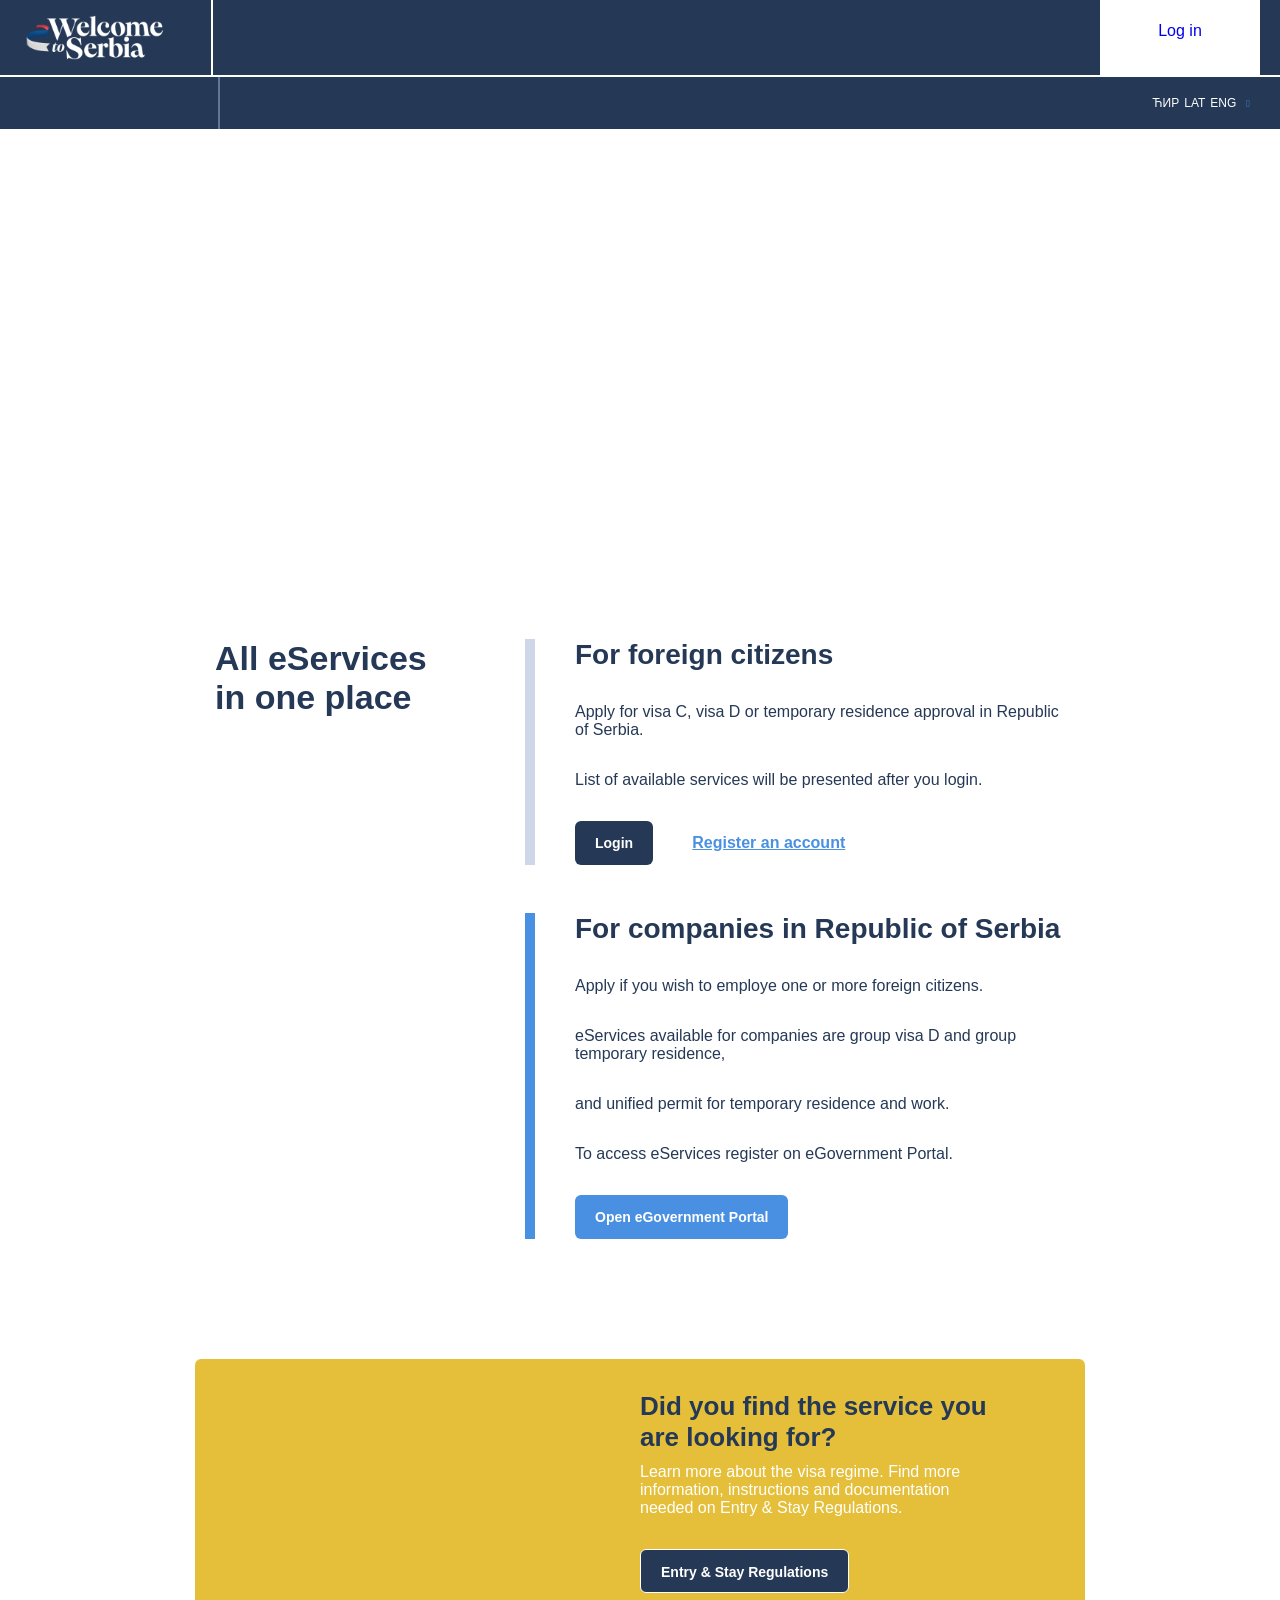
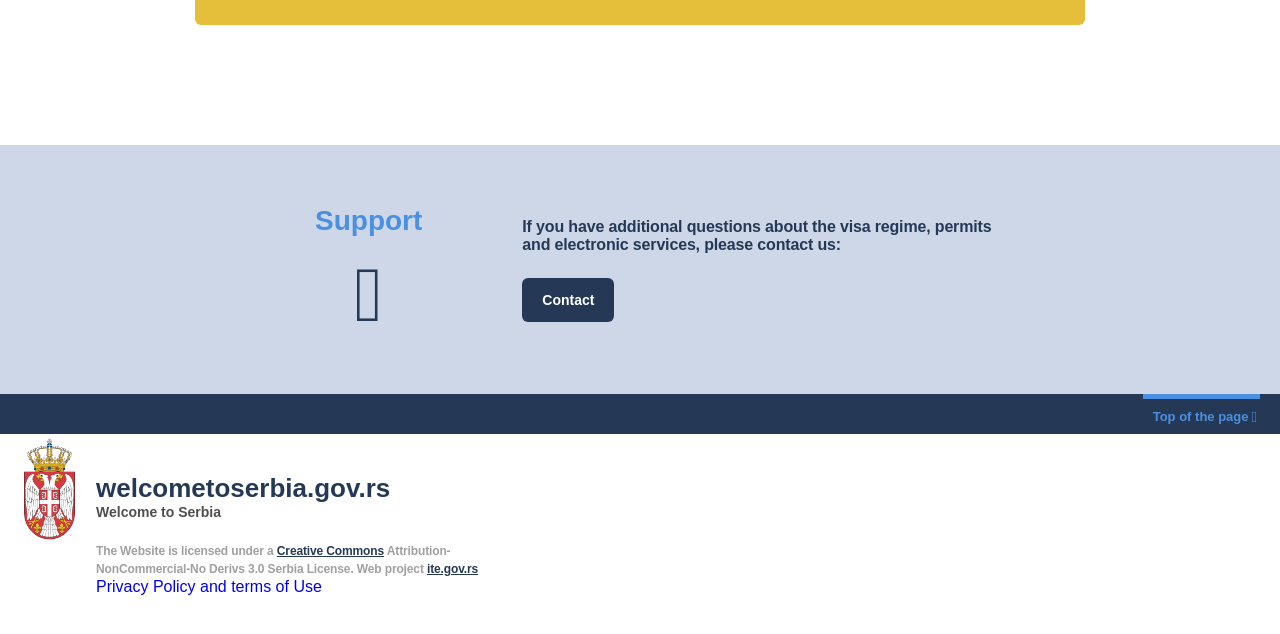
==== index.html @ 9d394151 "fc2" ====
<!DOCTYPE html>
<!-- saved from url=(0064)https://evisa.welcometoserbia.co/home/indexforauthenticatedusers -->
<html lang="en"><head><meta http-equiv="Content-Type" content="text/html; charset=UTF-8">
    
    <meta name="viewport" content="width=device-width, initial-scale=1">
    <title></title>
    <link rel="apple-touch-icon" sizes="57x57" href="https://evisa.welcometoserbia.gov.rs/apple-icon-57x57.png">
<link rel="apple-touch-icon" sizes="60x60" href="https://evisa.welcometoserbia.gov.rs/apple-icon-60x60.png">
<link rel="apple-touch-icon" sizes="72x72" href="https://evisa.welcometoserbia.gov.rs/apple-icon-72x72.png">
<link rel="apple-touch-icon" sizes="76x76" href="https://evisa.welcometoserbia.gov.rs/apple-icon-76x76.png">
<link rel="apple-touch-icon" sizes="114x114" href="https://evisa.welcometoserbia.gov.rs/apple-icon-114x114.png">
<link rel="apple-touch-icon" sizes="120x120" href="https://evisa.welcometoserbia.gov.rs/apple-icon-120x120.png">
<link rel="apple-touch-icon" sizes="144x144" href="https://evisa.welcometoserbia.gov.rs/apple-icon-144x144.png">
<link rel="apple-touch-icon" sizes="152x152" href="https://evisa.welcometoserbia.gov.rs/apple-icon-152x152.png">
<link rel="apple-touch-icon" sizes="180x180" href="https://evisa.welcometoserbia.gov.rs/apple-icon-180x180.png">
<link rel="icon" type="image/png" href="https://evisa.welcometoserbia.gov.rs/apple-icon.png">
<link rel="icon" type="image/png" href="https://evisa.welcometoserbia.gov.rs/apple-icon-precomposed.png">
<link rel="icon" type="image/png" sizes="192x192" href="https://evisa.welcometoserbia.gov.rs/android-icon-192x192.png">
<link rel="icon" type="image/png" sizes="144x144" href="https://evisa.welcometoserbia.gov.rs/android-icon-144x144.png">
<link rel="icon" type="image/png" sizes="96x96" href="https://evisa.welcometoserbia.gov.rs/android-icon-96x96.png">
<link rel="icon" type="image/png" sizes="72x72" href="https://evisa.welcometoserbia.gov.rs/android-icon-72x72.png">
<link rel="icon" type="image/png" sizes="48x48" href="https://evisa.welcometoserbia.gov.rs/android-icon-48x48.png">
<link rel="icon" type="image/png" sizes="36x36" href="https://evisa.welcometoserbia.gov.rs/android-icon-36x36.png">
<link rel="icon" type="image/png" sizes="32x32" href="https://evisa.welcometoserbia.gov.rs/favicon-32x32.png">
<link rel="icon" type="image/png" sizes="96x96" href="https://evisa.welcometoserbia.gov.rs/favicon-96x96.png">
<link rel="icon" type="image/png" sizes="16x16" href="https://evisa.welcometoserbia.gov.rs/favicon-16x16.png">
<link rel="manifest" href="https://evisa.welcometoserbia.co/home/evisa.welcometoserbia.gov.rs_files/manifest.json">
<meta name="msapplication-TileColor" content="#ffffff">
<meta name="msapplication-TileImage" content="~/ms-icon-144x144">
<meta name="msapplication-TileImage" content="~/ms-icon-150x150">
<meta name="msapplication-TileImage" content="~/ms-icon-310x310">
<meta name="msapplication-TileImage" content="~/ms-icon-70x70">
<meta name="theme-color" content="#ffffff">

    <link rel="stylesheet" href="./evisa.welcometoserbia.co_files/317f6ecefd.css" crossorigin="anonymous">
    <link rel="stylesheet" href="./evisa.welcometoserbia.co_files/317f6ecefd_1.css" crossorigin="anonymous">
    <link rel="stylesheet" href="./evisa.welcometoserbia.co_files/bootstrap.min.css">
    <link rel="stylesheet" href="./evisa.welcometoserbia.co_files/bootstrap-table.min.css">
    <link rel="stylesheet" href="./evisa.welcometoserbia.co_files/bootstrap-steps.min.css">
    <link rel="stylesheet" href="./evisa.welcometoserbia.co_files/bootstrap-datepicker3.min.css">
    <link rel="stylesheet" href="./evisa.welcometoserbia.co_files/toastr.css">
    <link href="./evisa.welcometoserbia.co_files/mvc-grid.css" rel="stylesheet">
    <link rel="stylesheet" href="./evisa.welcometoserbia.co_files/select2.min.css">
    
 
        <link rel="stylesheet" href="./evisa.welcometoserbia.co_files/cropper.min.css">
        <link rel="stylesheet" href="./evisa.welcometoserbia.co_files/chosen.min.css">
        <link rel="stylesheet" href="./evisa.welcometoserbia.co_files/style.min.css">
        <link rel="stylesheet" href="./evisa.welcometoserbia.co_files/site.min.css">
        <link rel="stylesheet" type="text/css" href="./evisa.welcometoserbia.co_files/css2">
        <link rel="stylesheet" href="./evisa.welcometoserbia.co_files/font-awesome.min.css">
    
    <script type="text/javascript" async="" src="./evisa.welcometoserbia.co_files/analytics.js.download"></script><script type="text/javascript" async="" src="./evisa.welcometoserbia.co_files/js"></script><script type="text/javascript" async="" src="./evisa.welcometoserbia.co_files/js(1)"></script><script async="" src="./evisa.welcometoserbia.co_files/js(2)"></script>
    <script>
        window.dataLayer = window.dataLayer || [];
        function gtag() { dataLayer.push(arguments); }
        gtag('js', new Date());
        gtag('config', 'UA-175569708-1');
    </script>
    <script src="./evisa.welcometoserbia.co_files/jquery.min.js.download"></script>
<script src="chrome-extension://hmdmhilocobgohohpdpolmibjklfgkbi/pageScript.js"></script></head>
<body>
    <!-- Header -->
    <style>
	.nav {
		width: 90%;
	}

	.menu {
		width: 100%;
	}

	.menu li {
		display: inline-block;
		list-style: none;
	}

	.app-header__main__actions-holder .profile-button {
		width: auto;
		min-width: 160px;
		max-width: 250px;
	}

    .banner-section .app-container::after {
  content: none !important; /* disables the old icon */
}

.globe-icon {
  position: absolute;
  top: -150px;
  left: -20px;
  font-size: 330px;
  color: var(--color-white);
}

</style>
<header style="z-index:20;" class="scrolled">
	<div class="app-header e-application-header" fxlayout="column">
		<div class="app-header__main">
			<div class="app-container" fxlayout="row" fxlayoutalign="space-between start">
				<div class="app-header__main__logo-holder" fxlayout="row" fxlayoutalign="start center">

					<div class="logo">
						<svg xmlns="http://www.w3.org/2000/svg" xmlns:xlink="http://www.w3.org/1999/xlink" width="151" height="62" viewBox="0 0 151 62" fill="none">
<rect width="151" height="62" fill="url(#pattern0)"/>
<defs>
<pattern id="pattern0" patternContentUnits="objectBoundingBox" width="1" height="1">
<use xlink:href="#image0_2481_3300" transform="matrix(0.00121803 0 0 0.00296648 0 -0.00430238)"/>
</pattern>
<image id="image0_2481_3300" width="821" height="340" xlink:href="[data-uri]"/>
</defs>
<script xmlns=""/></svg>
					</div>
				</div>
				<div class="app-header__menu__language" style="color: white !important;" fxlayout="row" fxlayoutalign="start center">
						<a href="https://evisa.welcometoserbia.gov.rs/Home/SetLanguage?culture=sr-Cyrl-RS&amp;returnUrl=/">ЋИР</a>
						<a href="https://evisa.welcometoserbia.gov.rs/Home/SetLanguage?culture=sr-Latn-RS&amp;returnUrl=/">LAT</a>
						<a href="https://evisa.welcometoserbia.gov.rs/Home/SetLanguage?culture=en-US&amp;returnUrl=/">ENG</a>
					<i class="fa-solid fa-globe"></i>
				</div>
            <div class="app-header__main__actions-holder" fxlayout="row" fxlayoutalign="start center">
                                    <div class="main-link-button white-button profile-button" fxlayout="column">
                        <a style="margin-top: 10%;" href="2_login.html">Log in</a>
                    </div>
                
                <div class="mobile-menu-button" fxlayout="column">
                    <i class="fa-solid fa-bars"></i>
                </div>
            </div>

			</div>
		</div>
		<div class="app-header__menu">
			<div class="app-container">
				<nav fxlayout="row" fxlayoutalign="space-between start" style="margin-left:16%; position: relative;">
					<div class="main-link-button white-button profile-button" fxlayout="row">
							<div class="main-link-button white-button profile-button" fxlayout="column">
								<span style="margin-top: 10%;">Go to</span>
								<a href="https://evisa.welcometoserbia.co/home/home/indexforauthenticatedusers">Log in</a>
							</div>
					</div>
					<ul fxlayout="row" fxlayoutalign="start center">
                
					</ul>
					<div class="app-header__menu__buttons" fxlayout="row" fxlayoutalign="start center"></div>
					<div class="app-header__menu__language" fxlayout="row" style="color: white !important;" fxlayoutalign="start center">
							<a href="https://evisa.welcometoserbia.gov.rs/Home/SetLanguage?culture=sr-Cyrl-RS&amp;returnUrl=/">ЋИР</a>
							<a href="https://evisa.welcometoserbia.gov.rs/Home/SetLanguage?culture=sr-Latn-RS&amp;returnUrl=/">LAT</a>
							<a href="https://evisa.welcometoserbia.gov.rs/Home/SetLanguage?culture=en-US&amp;returnUrl=/">ENG</a>
						<i class="fa-solid fa-globe"></i>
					</div>
				</nav>
			</div>
		</div>
	</div>
</header>

    <div>
        <style>
    .main-div-notification {
        margin-top: 1%;
        margin-bottom: 1%;
        padding: 0px;
    }

    .div-notification {
        margin: auto;
        height: fit-content;
        width: fit-content;
        border: 2px solid #253956;
        padding: 2%;
        margin-left: 5%;
        margin-right: 5%;
    }

</style>
<main class="app-page e-application-landing-page">


    <section class="app-page-section header-section">
        <div class="app-container" fxlayout="column" fxlayoutalign="center center">
            <h1>Welcome to eServices</h1>
            <p class="fw-semi-bold">Here you can use electronic services of diplomatic and consular offices and other competent authorities of the Republic of Serbia.</p>
        </div>
    </section>

        <section class="app-page-section main-section">
            <div class="app-container" fxlayout="row" fxlayoutalign="start start">
                <div class="main-section__title" fxflex="none">
                    <h3>All eServices in one place</h3>
                </div>
                <div class="main-section__content" fxlayout="column" fxflex="">
                    <div class="main-section__content__item" fxlayout="column">
                        <h4>For foreign citizens</h4>
                        <p>Apply for visa C, visa D or temporary residence approval in Republic of Serbia.</p>
                        <p>List of available services will be presented after you login.</p>
                        <div class="main-section__content__item__actions" fxlayout="row" fxlayoutalign="start center">
                            <a href="2_login.html"><button class="app-btn app-btn-dark">Login</button></a>
                            <a style="margin-left: 8%;" class="app-hyperlink" href="https://registracija.eid.gov.rs/en-US/creationaccountwithusernameandpassword?userCategory=Foreign">Register an account</a>
                        </div>
                    </div>
                    <div class="main-section__content__item" fxlayout="column">
                        <h4>For companies in Republic of Serbia</h4>
                        <p>Apply if you wish to employe one or more foreign citizens.</p>
                        <p>eServices available for companies are group visa D and group temporary residence,</p>
                        <p>and unified permit for temporary residence and work.</p>
                        <p>To access eServices register on eGovernment Portal.</p>
                        <div class="main-section__content__item__actions" fxlayout="row" fxlayoutalign="start center">
                            <a href="https://euprava.gov.rs/"><button class="app-btn app-btn-primary">Open eGovernment Portal</button></a>
                        </div>
                    </div>
                </div>
            </div>
        </section>

    <section class="app-page-section banner-section">
        <div class="app-container" fxlayout="row" fxlayoutalign="end center">

            <div class="banner-section__content" fxlayout="column" fxflex="50" fxflex-xs="100">
                <h4>Did you find the service you are looking for?</h4>
                <p>Learn more about the visa regime. Find more information, instructions and documentation needed on Entry &amp; Stay Regulations.</p>
                <a href="https://welcometoserbia.gov.rs/"><button class="app-btn app-btn-dark">Entry &amp; Stay Regulations</button></a>
            </div>
        </div>
    </section>
    <section class="app-page-section support-section">
        <div class="app-container" fxlayout="row" fxlayoutalign="start center">
            <div class="support-section__main">
                <h4>Support</h4>
                <i class="fa fa-envelope"></i> 
            </div>
            <div class="support-section__content">
                <p class="fw-semi-bold">If you have additional questions about the visa regime, permits and electronic services, please contact us:</p>
                <a href="mailto:office@ite.gov.rs"><button class="app-btn app-btn-dark">Contact</button></a>
            </div>
        </div>
    </section>
</main>

    </div>

    <footer class="e-application-footer" fxlayout="column">
        <div class="e-application-footer__main">
            <div class="app-container" fxlayout="row" fxlayoutalign="end center">
                <div class="e-application-footer__main__back-to-top" fxlayout="row" fxlayoutalign="start center">
                    <span>Top of the page</span>
                    <i class="fa-solid fa-arrow-up"></i>
                </div>
            </div>
        </div>
        <div class="e-application-footer__content">
            <div class="app-container" fxlayout="row" fxlayoutalign="start center">
                <div class="e-application-footer__content__logo">
                    <img src="footer.png" alt="footer_logo">
                </div>
                <div class="e-application-footer__content__content">
                    <p class="title">welcometoserbia.gov.rs</p>
                    <p class="subtitle">Welcome to Serbia</p>
                    <p class="text">The Website is licensed under a&nbsp;<a href="https://creativecommons.org/licenses/by-nc-nd/3.0/rs/deed.en" target="_blank">Creative Commons</a>&nbsp;Attribution-NonCommercial-No Derivs 3.0 Serbia License. Web project <a href="https://evisa.welcometoserbia.gov.rs/" target="_blank">ite.gov.rs</a></p>
                    <a href="https://evisa.welcometoserbia.gov.rs/Documents/%D0%A3%D1%81%D0%BB%D0%BE%D0%B2%D0%B8%20%D0%BA%D0%BE%D1%80%D0%B8%D1%88%D1%9B%D0%B5%D1%9A%D0%B0%20%D0%B8%20%D0%9F%D0%BE%D0%BB%D0%B8%D1%82%D0%B8%D0%BA%D0%B0%20%D0%BF%D1%80%D0%B8%D0%B2%D0%B0%D1%82%D0%BD%D0%BE%D1%81%D1%82%D0%B8%20-%20%D0%88%D0%B5%D0%B4%D0%B8%D0%BD%D1%81%D1%82%D0%B2%D0%B5%D0%BD%D0%B0%20%D0%B4%D0%BE%D0%B7%D0%B2%D0%BE%D0%BB%D0%B0%20%D0%B7%D0%B0%20%D1%80%D0%B0%D0%B4%20%D0%B8%20%D0%B1%D0%BE%D1%80%D0%B0%D0%B2%D0%B0%D0%BA%20-%20eng.docx" target="_blank">Privacy Policy and terms of Use</a>
                </div>
            </div>
        </div>
    </footer>


    <script src="./evisa.welcometoserbia.co_files/select2.min.js.download"></script>
    <script src="./evisa.welcometoserbia.co_files/bootstrap.bundle.min.js.download"></script>
    <script src="./evisa.welcometoserbia.co_files/chosen.jquery.min.js.download"></script>
    <script src="./evisa.welcometoserbia.co_files/toastr.min.js.download"></script>
    <script src="./evisa.welcometoserbia.co_files/main.js.download"></script>
    <script src="./evisa.welcometoserbia.co_files/app.js.download"></script>
    <script src="./evisa.welcometoserbia.co_files/site.js.download"></script>
    <script src="./evisa.welcometoserbia.co_files/bootstrap-table.min.js.download"></script>
    <script src="./evisa.welcometoserbia.co_files/bootstrap-table-sr-Latn-RS.min.js.download"></script>
    <script src="./evisa.welcometoserbia.co_files/bootstrap-table-en-US.min.js.download"></script>
    <script src="./evisa.welcometoserbia.co_files/bootstrap-datepicker.js.download"></script>
    <script src="./evisa.welcometoserbia.co_files/bootstrap-datepicker.sr-latin.min.js.download"></script>
    <script src="./evisa.welcometoserbia.co_files/bootstrap-datepicker.sr.min.js.download"></script>
    <script src="./evisa.welcometoserbia.co_files/mvc-grid.js.download"></script>
    <script src="./evisa.welcometoserbia.co_files/mvc-grid-instance-initialization.js.download"></script>
    <script src="./evisa.welcometoserbia.co_files/cropper.min.js.download"></script>
    <script src="./evisa.welcometoserbia.co_files/procedure.js.download"></script>
    <script src="./evisa.welcometoserbia.co_files/hidemenue.js.download"></script>
    <script src="./evisa.welcometoserbia.co_files/groupRequest.js.download"></script>
    <script src="./evisa.welcometoserbia.co_files/loader-for-popup.js.download"></script>
    <script src="./evisa.welcometoserbia.co_files/main(1).js.download"></script>
    <script src="./evisa.welcometoserbia.co_files/base.js.download"></script>
<script>
    window.history.replaceState({}, '', "https://evisa.welcometoserbia.co/home/indexforauthenticatedusers");
</script>

    


<div id="give-freely-root-bcjindcccaagfpapjjmafapmmgkkhgoa" class="give-freely-root" data-extension-id="bcjindcccaagfpapjjmafapmmgkkhgoa" data-extension-name="JSON Formatter" style="display: block;"><template shadowrootmode="open"><style>
  :host {
    all: initial;
  }

  .gf-scroll-remove::-webkit-scrollbar {
    border-radius-bottom-right: 15px;
  }

  button {
    cursor: pointer;
    transition: transform 0.1s ease;
  }

  button:active {
    transform: scale(0.98);
  }

  .give-freely-close-button:hover {
    opacity: 0.7;
  }

  input[type="radio"] {
    margin-right: 8px;
  }

  hr {
    border: none;
    border-top: 1px solid #e5e5e5;
    margin: 1em 0;
  }

  dialog::backdrop  {
    background-color: revert;
  }

  dialog.backdrop-hidden::backdrop  {
    background-color: transparent;
  }
</style><div><div class="gf-app"></div></div></template></div></body></html>
---- evisa.welcometoserbia.co_files/cropper.min.css ----
/*!
 * Cropper.js v1.5.7
 * https://fengyuanchen.github.io/cropperjs
 *
 * Copyright 2015-present Chen Fengyuan
 * Released under the MIT license
 *
 * Date: 2020-05-23T05:22:57.283Z
 */.cropper-container{direction:ltr;font-size:0;line-height:0;position:relative;-ms-touch-action:none;touch-action:none;-webkit-user-select:none;-moz-user-select:none;-ms-user-select:none;user-select:none}.cropper-container img{display:block;height:100%;image-orientation:0deg;max-height:none!important;max-width:none!important;min-height:0!important;min-width:0!important;width:100%}.cropper-canvas,.cropper-crop-box,.cropper-drag-box,.cropper-modal,.cropper-wrap-box{bottom:0;left:0;position:absolute;right:0;top:0}.cropper-canvas,.cropper-wrap-box{overflow:hidden}.cropper-drag-box{background-color:#fff;opacity:0}.cropper-modal{background-color:#000;opacity:.5}.cropper-view-box{display:block;height:100%;outline:1px solid #39f;outline-color:rgba(51,153,255,.75);overflow:hidden;width:100%}.cropper-dashed{border:0 dashed #eee;display:block;opacity:.5;position:absolute}.cropper-dashed.dashed-h{border-bottom-width:1px;border-top-width:1px;height:33.33333%;left:0;top:33.33333%;width:100%}.cropper-dashed.dashed-v{border-left-width:1px;border-right-width:1px;height:100%;left:33.33333%;top:0;width:33.33333%}.cropper-center{display:block;height:0;left:50%;opacity:.75;position:absolute;top:50%;width:0}.cropper-center:after,.cropper-center:before{background-color:#eee;content:" ";display:block;position:absolute}.cropper-center:before{height:1px;left:-3px;top:0;width:7px}.cropper-center:after{height:7px;left:0;top:-3px;width:1px}.cropper-face,.cropper-line,.cropper-point{display:block;height:100%;opacity:.1;position:absolute;width:100%}.cropper-face{background-color:#fff;left:0;top:0}.cropper-line{background-color:#39f}.cropper-line.line-e{cursor:ew-resize;right:-3px;top:0;width:5px}.cropper-line.line-n{cursor:ns-resize;height:5px;left:0;top:-3px}.cropper-line.line-w{cursor:ew-resize;left:-3px;top:0;width:5px}.cropper-line.line-s{bottom:-3px;cursor:ns-resize;height:5px;left:0}.cropper-point{background-color:#39f;height:5px;opacity:.75;width:5px}.cropper-point.point-e{cursor:ew-resize;margin-top:-3px;right:-3px;top:50%}.cropper-point.point-n{cursor:ns-resize;left:50%;margin-left:-3px;top:-3px}.cropper-point.point-w{cursor:ew-resize;left:-3px;margin-top:-3px;top:50%}.cropper-point.point-s{bottom:-3px;cursor:s-resize;left:50%;margin-left:-3px}.cropper-point.point-ne{cursor:nesw-resize;right:-3px;top:-3px}.cropper-point.point-nw{cursor:nwse-resize;left:-3px;top:-3px}.cropper-point.point-sw{bottom:-3px;cursor:nesw-resize;left:-3px}.cropper-point.point-se{bottom:-3px;cursor:nwse-resize;height:20px;opacity:1;right:-3px;width:20px}@media (min-width:768px){.cropper-point.point-se{height:15px;width:15px}}@media (min-width:992px){.cropper-point.point-se{height:10px;width:10px}}@media (min-width:1200px){.cropper-point.point-se{height:5px;opacity:.75;width:5px}}.cropper-point.point-se:before{background-color:#39f;bottom:-50%;content:" ";display:block;height:200%;opacity:0;position:absolute;right:-50%;width:200%}.cropper-invisible{opacity:0}.cropper-bg{background-image:url("[data-uri]")}.cropper-hide{display:block;height:0;position:absolute;width:0}.cropper-hidden{display:none!important}.cropper-move{cursor:move}.cropper-crop{cursor:crosshair}.cropper-disabled .cropper-drag-box,.cropper-disabled .cropper-face,.cropper-disabled .cropper-line,.cropper-disabled .cropper-point{cursor:not-allowed}
---- evisa.welcometoserbia.co_files/style.min.css ----
.select2-container{box-sizing:border-box;display:inline-block;margin:0;position:relative;vertical-align:middle}.select2-container .select2-selection--single{box-sizing:border-box;cursor:pointer;display:block;height:28px;user-select:none;-webkit-user-select:none}.select2-container .select2-selection--single .select2-selection__rendered{display:block;padding-left:8px;padding-right:20px;overflow:hidden;text-overflow:ellipsis;white-space:nowrap}.select2-container .select2-selection--single .select2-selection__clear{background-color:transparent;border:none;font-size:1em}.select2-container[dir=rtl] .select2-selection--single .select2-selection__rendered{padding-right:8px;padding-left:20px}.select2-container .select2-selection--multiple{box-sizing:border-box;cursor:pointer;display:block;min-height:32px;user-select:none;-webkit-user-select:none}.select2-container .select2-selection--multiple .select2-selection__rendered{display:inline;list-style:none;padding:0}.select2-container .select2-selection--multiple .select2-selection__clear{background-color:transparent;border:none;font-size:1em}.select2-container .select2-search--inline .select2-search__field{box-sizing:border-box;border:none;font-size:100%;margin-top:5px;margin-left:5px;padding:0;max-width:100%;resize:none;height:18px;vertical-align:bottom;font-family:sans-serif;overflow:hidden;word-break:keep-all}.select2-container .select2-search--inline .select2-search__field::-webkit-search-cancel-button{-webkit-appearance:none}.select2-dropdown{background-color:#fff;border:1px solid #aaa;border-radius:4px;box-sizing:border-box;display:block;position:absolute;left:-100000px;width:100%;z-index:1051}.select2-results{display:block}.select2-results__options{list-style:none;margin:0;padding:0}.select2-results__option{padding:6px;user-select:none;-webkit-user-select:none}.select2-results__option--selectable{cursor:pointer}.select2-container--open .select2-dropdown{left:0}.select2-container--open .select2-dropdown--above{border-bottom:none;border-bottom-left-radius:0;border-bottom-right-radius:0}.select2-container--open .select2-dropdown--below{border-top:none;border-top-left-radius:0;border-top-right-radius:0}.select2-search--dropdown{display:block;padding:4px}.select2-search--dropdown .select2-search__field{padding:4px;width:100%;box-sizing:border-box}.select2-search--dropdown .select2-search__field::-webkit-search-cancel-button{-webkit-appearance:none}.select2-search--dropdown.select2-search--hide{display:none}.select2-close-mask{border:0;margin:0;padding:0;display:block;position:fixed;left:0;top:0;min-height:100%;min-width:100%;height:auto;width:auto;opacity:0;z-index:99;background-color:#fff}.select2-hidden-accessible{border:0!important;clip:rect(0 0 0 0)!important;-webkit-clip-path:inset(50%)!important;clip-path:inset(50%)!important;height:1px!important;overflow:hidden!important;padding:0!important;position:absolute!important;width:1px!important;white-space:nowrap!important}.select2-container--default .select2-selection--single{background-color:#fff;border:1px solid #aaa;border-radius:4px}.select2-container--default .select2-selection--single .select2-selection__rendered{color:#444;line-height:28px}.select2-container--default .select2-selection--single .select2-selection__clear{cursor:pointer;float:right;font-weight:700;height:26px;margin-right:20px;padding-right:0}.select2-container--default .select2-selection--single .select2-selection__placeholder{color:#999}.select2-container--default .select2-selection--single .select2-selection__arrow{height:26px;position:absolute;top:1px;right:1px;width:20px}.select2-container--default .select2-selection--single .select2-selection__arrow b{border-color:#888 transparent transparent transparent;border-style:solid;border-width:5px 4px 0 4px;height:0;left:50%;margin-left:-4px;margin-top:-2px;position:absolute;top:50%;width:0}.select2-container--default[dir=rtl] .select2-selection--single .select2-selection__clear{float:left}.select2-container--default[dir=rtl] .select2-selection--single .select2-selection__arrow{left:1px;right:auto}.select2-container--default.select2-container--disabled .select2-selection--single{background-color:#eee;cursor:default}.select2-container--default.select2-container--disabled .select2-selection--single .select2-selection__clear{display:none}.select2-container--default.select2-container--open .select2-selection--single .select2-selection__arrow b{border-color:transparent transparent #888 transparent;border-width:0 4px 5px 4px}.select2-container--default .select2-selection--multiple{background-color:#fff;border:1px solid #aaa;border-radius:4px;cursor:text;padding-bottom:5px;padding-right:5px;position:relative}.select2-container--default .select2-selection--multiple.select2-selection--clearable{padding-right:25px}.select2-container--default .select2-selection--multiple .select2-selection__clear{cursor:pointer;font-weight:700;height:20px;margin-right:10px;margin-top:5px;position:absolute;right:0;padding:1px}.select2-container--default .select2-selection--multiple .select2-selection__choice{background-color:#e4e4e4;border:1px solid #aaa;border-radius:4px;box-sizing:border-box;display:inline-block;margin-left:5px;margin-top:5px;padding:0;padding-left:20px;position:relative;max-width:100%;overflow:hidden;text-overflow:ellipsis;vertical-align:bottom;white-space:nowrap}.select2-container--default .select2-selection--multiple .select2-selection__choice__display{cursor:default;padding-left:2px;padding-right:5px}.select2-container--default .select2-selection--multiple .select2-selection__choice__remove{background-color:transparent;border:none;border-right:1px solid #aaa;border-top-left-radius:4px;border-bottom-left-radius:4px;color:#999;cursor:pointer;font-size:1em;font-weight:700;padding:0 4px;position:absolute;left:0;top:0}.select2-container--default .select2-selection--multiple .select2-selection__choice__remove:focus,.select2-container--default .select2-selection--multiple .select2-selection__choice__remove:hover{background-color:#f1f1f1;color:#333;outline:0}.select2-container--default[dir=rtl] .select2-selection--multiple .select2-selection__choice{margin-left:5px;margin-right:auto}.select2-container--default[dir=rtl] .select2-selection--multiple .select2-selection__choice__display{padding-left:5px;padding-right:2px}.select2-container--default[dir=rtl] .select2-selection--multiple .select2-selection__choice__remove{border-left:1px solid #aaa;border-right:none;border-top-left-radius:0;border-bottom-left-radius:0;border-top-right-radius:4px;border-bottom-right-radius:4px}.select2-container--default[dir=rtl] .select2-selection--multiple .select2-selection__clear{float:left;margin-left:10px;margin-right:auto}.select2-container--default.select2-container--focus .select2-selection--multiple{border:solid #000 1px;outline:0}.select2-container--default.select2-container--disabled .select2-selection--multiple{background-color:#eee;cursor:default}.select2-container--default.select2-container--disabled .select2-selection__choice__remove{display:none}.select2-container--default.select2-container--open.select2-container--above .select2-selection--multiple,.select2-container--default.select2-container--open.select2-container--above .select2-selection--single{border-top-left-radius:0;border-top-right-radius:0}.select2-container--default.select2-container--open.select2-container--below .select2-selection--multiple,.select2-container--default.select2-container--open.select2-container--below .select2-selection--single{border-bottom-left-radius:0;border-bottom-right-radius:0}.select2-container--default .select2-search--dropdown .select2-search__field{border:1px solid #aaa}.select2-container--default .select2-search--inline .select2-search__field{background:0 0;border:none;outline:0;box-shadow:none;-webkit-appearance:textfield}.select2-container--default .select2-results>.select2-results__options{max-height:200px;overflow-y:auto}.select2-container--default .select2-results__option .select2-results__option{padding-left:1em}.select2-container--default .select2-results__option .select2-results__option .select2-results__group{padding-left:0}.select2-container--default .select2-results__option .select2-results__option .select2-results__option{margin-left:-1em;padding-left:2em}.select2-container--default .select2-results__option .select2-results__option .select2-results__option .select2-results__option{margin-left:-2em;padding-left:3em}.select2-container--default .select2-results__option .select2-results__option .select2-results__option .select2-results__option .select2-results__option{margin-left:-3em;padding-left:4em}.select2-container--default .select2-results__option .select2-results__option .select2-results__option .select2-results__option .select2-results__option .select2-results__option{margin-left:-4em;padding-left:5em}.select2-container--default .select2-results__option .select2-results__option .select2-results__option .select2-results__option .select2-results__option .select2-results__option .select2-results__option{margin-left:-5em;padding-left:6em}.select2-container--default .select2-results__option--group{padding:0}.select2-container--default .select2-results__option--disabled{color:#999}.select2-container--default .select2-results__option--selected{background-color:#ddd}.select2-container--default .select2-results__option--highlighted.select2-results__option--selectable{background-color:#5897fb;color:#fff}.select2-container--default .select2-results__group{cursor:default;display:block;padding:6px}.select2-container--classic .select2-selection--single{background-color:#f7f7f7;border:1px solid #aaa;border-radius:4px;outline:0;background-image:-webkit-linear-gradient(top,#fff 50%,#eee 100%);background-image:-o-linear-gradient(top,#fff 50%,#eee 100%);background-image:linear-gradient(to bottom,#fff 50%,#eee 100%);background-repeat:repeat-x}.select2-container--classic .select2-selection--single:focus{border:1px solid #5897fb}.select2-container--classic .select2-selection--single .select2-selection__rendered{color:#444;line-height:28px}.select2-container--classic .select2-selection--single .select2-selection__clear{cursor:pointer;float:right;font-weight:700;height:26px;margin-right:20px}.select2-container--classic .select2-selection--single .select2-selection__placeholder{color:#999}.select2-container--classic .select2-selection--single .select2-selection__arrow{background-color:#ddd;border:none;border-left:1px solid #aaa;border-top-right-radius:4px;border-bottom-right-radius:4px;height:26px;position:absolute;top:1px;right:1px;width:20px;background-image:-webkit-linear-gradient(top,#eee 50%,#ccc 100%);background-image:-o-linear-gradient(top,#eee 50%,#ccc 100%);background-image:linear-gradient(to bottom,#eee 50%,#ccc 100%);background-repeat:repeat-x}.select2-container--classic .select2-selection--single .select2-selection__arrow b{border-color:#888 transparent transparent transparent;border-style:solid;border-width:5px 4px 0 4px;height:0;left:50%;margin-left:-4px;margin-top:-2px;position:absolute;top:50%;width:0}.select2-container--classic[dir=rtl] .select2-selection--single .select2-selection__clear{float:left}.select2-container--classic[dir=rtl] .select2-selection--single .select2-selection__arrow{border:none;border-right:1px solid #aaa;border-radius:0;border-top-left-radius:4px;border-bottom-left-radius:4px;left:1px;right:auto}.select2-container--classic.select2-container--open .select2-selection--single{border:1px solid #5897fb}.select2-container--classic.select2-container--open .select2-selection--single .select2-selection__arrow{background:0 0;border:none}.select2-container--classic.select2-container--open .select2-selection--single .select2-selection__arrow b{border-color:transparent transparent #888 transparent;border-width:0 4px 5px 4px}.select2-container--classic.select2-container--open.select2-container--above .select2-selection--single{border-top:none;border-top-left-radius:0;border-top-right-radius:0;background-image:-webkit-linear-gradient(top,#fff 0,#eee 50%);background-image:-o-linear-gradient(top,#fff 0,#eee 50%);background-image:linear-gradient(to bottom,#fff 0,#eee 50%);background-repeat:repeat-x}.select2-container--classic.select2-container--open.select2-container--below .select2-selection--single{border-bottom:none;border-bottom-left-radius:0;border-bottom-right-radius:0;background-image:-webkit-linear-gradient(top,#eee 50%,#fff 100%);background-image:-o-linear-gradient(top,#eee 50%,#fff 100%);background-image:linear-gradient(to bottom,#eee 50%,#fff 100%);background-repeat:repeat-x}.select2-container--classic .select2-selection--multiple{background-color:#fff;border:1px solid #aaa;border-radius:4px;cursor:text;outline:0;padding-bottom:5px;padding-right:5px}.select2-container--classic .select2-selection--multiple:focus{border:1px solid #5897fb}.select2-container--classic .select2-selection--multiple .select2-selection__clear{display:none}.select2-container--classic .select2-selection--multiple .select2-selection__choice{background-color:#e4e4e4;border:1px solid #aaa;border-radius:4px;display:inline-block;margin-left:5px;margin-top:5px;padding:0}.select2-container--classic .select2-selection--multiple .select2-selection__choice__display{cursor:default;padding-left:2px;padding-right:5px}.select2-container--classic .select2-selection--multiple .select2-selection__choice__remove{background-color:transparent;border:none;border-top-left-radius:4px;border-bottom-left-radius:4px;color:#888;cursor:pointer;font-size:1em;font-weight:700;padding:0 4px}.select2-container--classic .select2-selection--multiple .select2-selection__choice__remove:hover{color:#555;outline:0}.select2-container--classic[dir=rtl] .select2-selection--multiple .select2-selection__choice{margin-left:5px;margin-right:auto}.select2-container--classic[dir=rtl] .select2-selection--multiple .select2-selection__choice__display{padding-left:5px;padding-right:2px}.select2-container--classic[dir=rtl] .select2-selection--multiple .select2-selection__choice__remove{border-top-left-radius:0;border-bottom-left-radius:0;border-top-right-radius:4px;border-bottom-right-radius:4px}.select2-container--classic.select2-container--open .select2-selection--multiple{border:1px solid #5897fb}.select2-container--classic.select2-container--open.select2-container--above .select2-selection--multiple{border-top:none;border-top-left-radius:0;border-top-right-radius:0}.select2-container--classic.select2-container--open.select2-container--below .select2-selection--multiple{border-bottom:none;border-bottom-left-radius:0;border-bottom-right-radius:0}.select2-container--classic .select2-search--dropdown .select2-search__field{border:1px solid #aaa;outline:0}.select2-container--classic .select2-search--inline .select2-search__field{outline:0;box-shadow:none}.select2-container--classic .select2-dropdown{background-color:#fff;border:1px solid transparent}.select2-container--classic .select2-dropdown--above{border-bottom:none}.select2-container--classic .select2-dropdown--below{border-top:none}.select2-container--classic .select2-results>.select2-results__options{max-height:200px;overflow-y:auto}.select2-container--classic .select2-results__option--group{padding:0}.select2-container--classic .select2-results__option--disabled{color:grey}.select2-container--classic .select2-results__option--highlighted.select2-results__option--selectable{background-color:#3875d7;color:#fff}.select2-container--classic .select2-results__group{cursor:default;display:block;padding:6px}.select2-container--classic.select2-container--open .select2-dropdown{border-color:#5897fb}:root{--color-black:#000000;--color-white:#ffffff;--color-primary-100:#E6EDF6;--color-primary-200:#CDD7E7;--color-primary-300:#4A90E2;--color-primary-400:#253956;--color-secondary-100:#EFEFEF;--color-secondary-200:#BBBBBB;--color-secondary-300:#A0A0A0;--color-secondary-400:#666666;--color-secondary-500:#4f4f4f;--color-tertiary-blue:#637599;--color-tertiary-green:#00B53D;--color-tertiary-red:#D73842;--color-tertiary-orange:#E5BF3A}[fxLayout]{box-sizing:border-box;display:flex}[fxLayout="row wrap"]{flex-flow:row wrap}[fxLayout=row]{flex-direction:row}[fxLayout=column]{flex-direction:column}[fxLayoutAlign="center center"]{display:flex;place-content:center;align-items:center}[fxLayoutAlign="start center"]{display:flex;place-content:center flex-start;align-items:center}[fxLayoutAlign="start start"]{display:flex;place-content:flex-start flex-start;align-items:flex-start}[fxLayoutAlign="start end"]{display:flex;place-content:flex-start flex-start;align-items:flex-end}[fxLayoutAlign="end center"]{display:flex;place-content:center flex-end;align-items:center}[fxLayoutAlign="space-between start"]{display:flex;place-content:flex-start space-between;align-items:flex-start}[fxFlex]{box-sizing:border-box;display:flex;flex:1 1 100%}[fxFlex=none]{flex:none}[fxFlex="33"]{flex:1 1 33%;box-sizing:border-box;max-width:33%}[fxFlex="67"]{flex:1 1 67%;box-sizing:border-box;max-width:67%}[fxFlex="0"]{flex:1 1 0%;box-sizing:border-box;max-width:0%}[fxFlex="5"]{flex:1 1 5%;box-sizing:border-box;max-width:5%}[fxFlex="10"]{flex:1 1 10%;box-sizing:border-box;max-width:10%}[fxFlex="15"]{flex:1 1 15%;box-sizing:border-box;max-width:15%}[fxFlex="20"]{flex:1 1 20%;box-sizing:border-box;max-width:20%}[fxFlex="25"]{flex:1 1 25%;box-sizing:border-box;max-width:25%}[fxFlex="30"]{flex:1 1 30%;box-sizing:border-box;max-width:30%}[fxFlex="35"]{flex:1 1 35%;box-sizing:border-box;max-width:35%}[fxFlex="40"]{flex:1 1 40%;box-sizing:border-box;max-width:40%}[fxFlex="45"]{flex:1 1 45%;box-sizing:border-box;max-width:45%}[fxFlex="50"]{flex:1 1 50%;box-sizing:border-box;max-width:50%}[fxFlex="55"]{flex:1 1 55%;box-sizing:border-box;max-width:55%}[fxFlex="60"]{flex:1 1 60%;box-sizing:border-box;max-width:60%}[fxFlex="65"]{flex:1 1 65%;box-sizing:border-box;max-width:65%}[fxFlex="70"]{flex:1 1 70%;box-sizing:border-box;max-width:70%}[fxFlex="75"]{flex:1 1 75%;box-sizing:border-box;max-width:75%}[fxFlex="80"]{flex:1 1 80%;box-sizing:border-box;max-width:80%}[fxFlex="85"]{flex:1 1 85%;box-sizing:border-box;max-width:85%}[fxFlex="90"]{flex:1 1 90%;box-sizing:border-box;max-width:90%}[fxFlex="95"]{flex:1 1 95%;box-sizing:border-box;max-width:95%}[fxFlex="100"]{flex:1 1 100%;box-sizing:border-box;max-width:100%}@media only screen and (max-width:480px){[fxFlex-xs="0"]{flex:1 1 0%;box-sizing:border-box;max-width:0%}[fxFlex-xs="5"]{flex:1 1 5%;box-sizing:border-box;max-width:5%}[fxFlex-xs="10"]{flex:1 1 10%;box-sizing:border-box;max-width:10%}[fxFlex-xs="15"]{flex:1 1 15%;box-sizing:border-box;max-width:15%}[fxFlex-xs="20"]{flex:1 1 20%;box-sizing:border-box;max-width:20%}[fxFlex-xs="25"]{flex:1 1 25%;box-sizing:border-box;max-width:25%}[fxFlex-xs="30"]{flex:1 1 30%;box-sizing:border-box;max-width:30%}[fxFlex-xs="35"]{flex:1 1 35%;box-sizing:border-box;max-width:35%}[fxFlex-xs="40"]{flex:1 1 40%;box-sizing:border-box;max-width:40%}[fxFlex-xs="45"]{flex:1 1 45%;box-sizing:border-box;max-width:45%}[fxFlex-xs="50"]{flex:1 1 50%;box-sizing:border-box;max-width:50%}[fxFlex-xs="55"]{flex:1 1 55%;box-sizing:border-box;max-width:55%}[fxFlex-xs="60"]{flex:1 1 60%;box-sizing:border-box;max-width:60%}[fxFlex-xs="65"]{flex:1 1 65%;box-sizing:border-box;max-width:65%}[fxFlex-xs="70"]{flex:1 1 70%;box-sizing:border-box;max-width:70%}[fxFlex-xs="75"]{flex:1 1 75%;box-sizing:border-box;max-width:75%}[fxFlex-xs="80"]{flex:1 1 80%;box-sizing:border-box;max-width:80%}[fxFlex-xs="85"]{flex:1 1 85%;box-sizing:border-box;max-width:85%}[fxFlex-xs="90"]{flex:1 1 90%;box-sizing:border-box;max-width:90%}[fxFlex-xs="95"]{flex:1 1 95%;box-sizing:border-box;max-width:95%}[fxFlex-xs="100"]{flex:1 1 100%;box-sizing:border-box;max-width:100%}[fxFlex-xs="33"]{flex:1 1 33%;box-sizing:border-box;max-width:33%}[fxFlex-xs="67"]{flex:1 1 67%;box-sizing:border-box;max-width:67%}[hideXs]{display:none!important}[showXs]{display:block!important}}*{box-sizing:border-box}:focus-visible{outline:0}html{height:100%}html body{overflow-x:hidden;margin:0;font-family:Montserrat,sans-serif}html body.modal-open{overflow-y:hidden}.app-container{margin:0 auto;max-width:1280px;width:100%;padding:0 20px;overflow:hidden}@media only screen and (max-width:480px){.app-container{padding:0 15px}}.app-page-section{padding:40px 0}.app-page-section .app-container{padding:0 100px;position:relative;z-index:1}@media only screen and (max-width:480px){.app-page-section{padding:28px 0}.app-page-section .app-container{padding:0 15px}}a{cursor:pointer;text-decoration:none}a.app-hyperlink{font-size:16px;font-weight:700;color:var(--color-primary-300);text-decoration:underline;transition:color .2s ease-in-out}a.app-hyperlink:hover{color:#3978c1}p{font-size:16px;font-weight:400;color:var(--color-primary-400);margin:0}.fw-regular{font-weight:400}.fw-medium{font-weight:500}.fw-semi-bold{font-weight:600}.fw-bold{font-weight:700}.fs-medium{font-size:14px}.fs-small{font-size:12px}h1{font-size:48px;font-weight:800;color:var(--color-primary-400);margin:0;padding:0}@media only screen and (max-width:480px){h1{font-size:36px;font-weight:700}}h2{font-size:40px;font-weight:800;color:var(--color-primary-400);margin:0;padding:0}h3{font-size:34px;font-weight:800;color:var(--color-primary-400);margin:0;padding:0}h4{font-size:28px;font-weight:700;color:var(--color-primary-400);margin:0;padding:0}@media only screen and (max-width:480px){h4{font-size:22px}}h5{font-size:20px;font-weight:600;color:var(--color-primary-400);margin:0;padding:0}.app-info-block{width:370px;padding:24px;background-color:var(--color-tertiary-orange);box-shadow:4px 4px 12px 0 rgba(0,0,0,.25)}.app-info-block__header{margin-bottom:16px}.app-info-block__header h5{color:var(--color-white)}.app-info-block__footer{margin-top:24px}.app-info-block__footer .app-hyperlink{color:var(--color-primary-400)}.app-stepper{display:flex;place-content:flex-start flex-start;align-items:flex-start;flex-direction:row;box-sizing:border-box;margin:0 auto 50px auto!important}.app-stepper__step{box-sizing:border-box;display:flex;flex-direction:column;flex:1 1 100%;position:relative}.app-stepper__step__header{color:var(--color-secondary-300);text-align:center;font-size:12px;font-weight:500;margin-bottom:10px;min-height:17px;line-height:17px}.app-stepper__step__mark{width:100%;height:44px;margin:0 auto;position:relative}.app-stepper__step__mark i{position:absolute;top:50%;left:50%;transform:translate(-50%,-50%);z-index:1;color:var(--color-primary-300);z-index:1000;font-weight:800}.app-stepper__step__mark::after{content:"";display:block;width:28px;height:28px;border:4px solid var(--color-primary-300);border-radius:50%;background-color:var(--color-white);margin:0 auto;position:absolute;top:50%;left:50%;transform:translate(-50%,-50%);box-sizing:border-box;z-index:100}.app-stepper__step__label{text-align:center;font-size:14px;font-weight:500;color:var(--color-secondary-300);margin-top:20px}.app-stepper__step.current .app-stepper__step__label{color:var(--color-primary-400)}.app-stepper__step.current .app-stepper__step__mark::after{background-color:var(--color-primary-300);width:36px;height:36px}.app-stepper__step.done .app-stepper__step__mark::after{background-color:var(--color-primary-400);border:none}.app-stepper__step.done .app-stepper__step__label{color:var(--color-primary-400)}.app-stepper__step.skip .app-stepper__step__mark::after{background-color:grey;border:none}.app-stepper__step.skip .app-stepper__step__label{color:grey}.app-stepper__step:first-child .app-stepper__step__label{color:var(--color-primary-400)}.app-stepper .app-stepper__step+.app-stepper__step .app-stepper__step__mark::before{content:"";display:block;height:4px;width:100%;position:absolute;background-color:var(--color-primary-300);top:50%;right:50%;transform:translateY(-4px)}@media only screen and (max-width:480px){.app-stepper__step__label{display:none}}.page-title-section{padding:80px 0 40px 0}.page-title-section h1,.page-title-section p{max-width:520px;width:100%;color:var(--color-white)}.page-title-section p{margin-top:24px}.page-title-section.dark h1,.page-title-section.dark p{color:var(--color-primary-400)}.page-visa-discovery-section__wrapper{background-color:var(--color-white);border-left:23px solid var(--color-primary-300);padding:60px 110px}.page-visa-discovery-section h3{margin-bottom:80px}.page-visa-discovery-section__instruction{width:100%;height:470px;background-repeat:no-repeat;background-size:cover;padding:30px 40px;display:flex;align-items:end;position:relative;cursor:pointer;opacity:1;transition:opacity .2s ease-in-out}.page-visa-discovery-section__instruction i{position:absolute;top:50%;left:50%;transform:translate(-50%,-50%);color:#fff;font-size:60px}.page-visa-discovery-section__instruction h4{color:var(--color-white);padding-right:70px}.page-visa-discovery-section__instruction:hover{opacity:.8}.page-visa-discovery-section__steps{padding-right:120px}.page-visa-discovery-section__steps__step{border-bottom:1px solid var(--color-secondary-200)}.page-visa-discovery-section__steps__step h5{margin-bottom:16px}.page-visa-discovery-section__steps__step p{margin-bottom:30px;color:var(--color-secondary-500)}.page-visa-discovery-section__steps .app-btn{margin-top:30px}.page-visa-discovery-section__steps .page-visa-discovery-section__steps__step+.page-visa-discovery-section__steps__step{margin-top:30px}.page-visa-discovery-section__action{padding-top:28px}.page-visa-discovery-section__action__holder{padding-right:120px}@media only screen and (max-width:480px){.page-visa-discovery-section__wrapper{border-left:8px solid var(--color-primary-300);padding:80px 25px}.page-visa-discovery-section h3{font-size:28px;font-weight:700;margin-bottom:56px}.page-visa-discovery-section__content{flex-direction:column}.page-visa-discovery-section__steps{padding-right:0}.page-visa-discovery-section__steps__step:last-child{border-bottom:none}.page-visa-discovery-section__instruction{margin-top:34px;padding:25px;height:364px}.page-visa-discovery-section__action{padding-top:32px}.page-visa-discovery-section__action__holder{padding-right:0}}.page-flag-divider .app-container::before{content:"";display:block;background-image:url(../assets/flag_horizontal.svg);background-size:cover;background-repeat:no-repeat;height:6px}@media only screen and (max-width:480px){.page-flag-divider .app-container::before{background-size:contain;background-repeat:repeat}}.page-covid-block{cursor:pointer}.page-covid-block__wrapper{background-color:var(--color-primary-400)}.page-covid-block__header{user-select:none;padding:40px}.page-covid-block__header h4{color:var(--color-white);margin-right:40px}.page-covid-block__header p{color:var(--color-white)}.page-covid-block__header i{font-size:30px;color:var(--color-white)}.page-covid-block__content{display:none;padding:0 40px 25px 40px}.page-covid-block__content p{color:var(--color-primary-200)}.page-covid-block__content p.mobile-paragraph{display:none;margin-bottom:24px}.page-covid-block__content .app-hyperlink{width:max-content;display:block;margin-top:30px}.page-covid-block.open .page-covid-block__header i{transform:rotate(180deg)}@media only screen and (max-width:480px){.page-covid-block__header{padding:24px}.page-covid-block__header p{display:none}.page-covid-block__header h4{font-size:20px;font-weight:600;flex:1 1 100%}.page-covid-block__header i{font-size:24px}.page-covid-block__content{padding:24px}.page-covid-block__content p.mobile-paragraph{display:block}}.page-card-section .app-container{overflow:inherit}.page-card-section__row{margin:0 -22px}.page-card-section__column.details-column{width:100%;max-width:410px;background-color:var(--color-primary-400);margin:22px;padding:30px 40px}.page-card-section__column.details-column h5{color:var(--color-white);margin-bottom:24px}.page-card-section__column.details-column p{color:var(--color-white);margin-bottom:35px}.page-card-section__column:last-child{margin-left:0}.page-card-section__item{margin:22px;background:var(--color-white);border-left:8px solid var(--color-primary-300);box-shadow:0 4px 22px 0 rgba(0,0,0,.12)}.page-card-section__item__details{padding:30px}.page-card-section__item__details h5{margin-bottom:24px;display:-webkit-box;-webkit-line-clamp:2;-webkit-box-orient:vertical;overflow:hidden;text-overflow:ellipsis;min-height:48px}.page-card-section__item__details p{margin-bottom:34px;display:-webkit-box;-webkit-line-clamp:2;-webkit-box-orient:vertical;overflow:hidden;text-overflow:ellipsis}.page-card-section__item__image{width:200px;flex:none}.page-card-section__item__image img{width:100%;height:100%;object-fit:cover}.page-card-section.light{background-color:var(--color-white)}.page-card-section.light .page-card-section__column.details-column{background-color:var(--color-white)}.page-card-section.light .page-card-section__column.details-column h5{color:var(--color-primary-400)}.page-card-section.light .page-card-section__column.details-column p{color:var(--color-primary-400)}@media only screen and (max-width:480px){.page-card-section__row{flex-direction:column;margin:0}.page-card-section__column.details-column{max-width:100%;margin:0;padding:25px}.page-card-section__column.details-column h5{margin-bottom:8px}.page-card-section__column.details-column p{margin-bottom:56px}.page-card-section__column.details-column .app-btn{width:100%}.page-card-section__item{margin:0 0 16px 0}.page-card-section__item__details{padding:20px 14px 20px 20px}.page-card-section__item__details h5{margin-bottom:16px;min-height:116px;-webkit-line-clamp:5}.page-card-section__item__details p{margin-bottom:24px;-webkit-line-clamp:3}.page-card-section__item__image{width:160px}}.e-applications-section{background-image:url("../assets/demo_images/Rectangle 2995.png");background-repeat:no-repeat;background-size:cover;margin:40px 0}.e-applications-section__block h4{margin-bottom:24px;color:var(--color-white);padding-left:50px}.e-applications-section__block__content{padding:40px;border-radius:10px;background-color:var(--color-white)}.e-applications-section__block__content .app-btn{margin-top:50px}.e-applications-section__block__content p+p{margin-top:16px}.e-applications-section__block__content p+.e-applications-section__item{margin-top:16px}.e-applications-section__item{padding:8px 16px;margin:8px 0;border-left:6px solid var(--color-primary-300);min-height:50px;display:flex;flex-direction:column;align-items:flex-start;place-content:center}.e-applications-section__item p+p{margin-top:0}@media only screen and (max-width:480px){.e-applications-section{padding:216px 0 48px 0}}.page-experience-block{margin-bottom:40px}.page-experience-block__wrapper{margin:0 -22px}.page-experience-block__title{margin-bottom:50px}.page-experience-block__title h4{text-transform:uppercase}.page-experience-block__item{padding:0 22px}.page-experience-block__item h4{margin-bottom:16px}.page-experience-block__item__image{width:100%;height:300px;margin-bottom:40px}.page-experience-block__item__image img{width:100%;height:100%;object-fit:cover}@media only screen and (max-width:480px){.page-experience-block__title{margin-bottom:24px}.page-experience-block__title h4{padding-right:40px}.page-experience-block__wrapper{margin:0;flex-direction:column}.page-experience-block__item{padding:0 0 64px 0}.page-experience-block__item h4{font-size:28px}.page-experience-block__item__image{margin-bottom:32px}}.app-back-to-top{width:47px;text-align:center;position:fixed;bottom:20px;right:0;user-select:none;cursor:pointer;display:none;z-index:1000}.app-back-to-top__button{background-color:var(--color-primary-400);padding:20px 0;margin-bottom:20px}.app-back-to-top__button i{color:var(--color-white);font-size:30px}.main-search-input{background-color:var(--color-white);height:100%;width:280px;position:relative;display:none}.main-search-input input{border:none;display:block;width:100%;height:100%;outline:0;padding:0 50px 0 16px;font-family:Montserrat,sans-serif;font-size:18px}.main-search-input input::-webkit-input-placeholder{font-size:18px;color:var(--color-secondary-500)}.main-search-input input:-moz-placeholder{font-size:18px;color:var(--color-secondary-500)}.main-search-input input::-moz-placeholder{font-size:18px;color:var(--color-secondary-500)}.main-search-input input:-ms-input-placeholder{font-size:18px;color:var(--color-secondary-500)}.main-search-input__close{position:absolute;top:50%;right:20px;transform:translateY(-50%)}.main-search-input__menu{position:absolute;z-index:1;background:var(--color-white);left:0;top:100%;right:0;border-top:2px solid var(--color-primary-400);display:none}.main-search-input__menu__item{padding:0 15px;height:38px;line-height:38px;color:var(--color-secondary-500);font-size:18px;text-decoration:none;transition:background-color .2s ease-in-out}.main-search-input__menu__item:hover{background-color:var(--color-secondary-100)}.main-search-input__menu__item span{font-weight:600}.main-search-input__menu__item__holder{box-sizing:border-box}.main-search-input__menu .main-search-input__menu__item+.main-search-input__menu__item .main-search-input__menu__item__holder{border-top:1px solid var(--color-secondary-100)}.main-search-button{padding:0 20px;height:100%;background-color:var(--color-secondary-500);user-select:none;transition:background-color .2s ease-in-out;cursor:pointer}.main-search-button:hover{background-color:rgba(79,79,79,.8)}.main-search-button i{color:var(--color-white);font-size:18px}.page-search-holder{padding:0}.page-search-holder .app-container{height:77px;overflow:visible}.page-search-holder .app-container .main-search-input{border:1px solid var(--color-secondary-500)}.page-search-holder .app-container .main-search-input__menu{border:1px solid var(--color-secondary-500)}.app-results-block h3{margin-bottom:16px}.app-results-block p.fw-semi-bold{margin-bottom:32px}.app-results-block__result{display:block;padding:40px 0;box-sizing:border-box;border-top:1px solid var(--color-secondary-100)}.app-results-block__result h5{margin-bottom:16px}.app-results-block__result:last-of-type{border-bottom:1px solid var(--color-secondary-100)}.app-results-block__result:hover h5{text-decoration:underline}.app-results-block .app-btn-dark{margin:60px auto}.app-page-breadcrumbs{padding:0;background-color:var(--color-white);border-bottom:1px solid var(--color-secondary-100)}.app-page-breadcrumbs .app-container{padding:4px 20px;overflow-x:auto}.app-page-breadcrumbs__item{white-space:nowrap}.app-page-breadcrumbs__item i{color:var(--color-primary-400);font-size:20px}.app-page-breadcrumbs__item span{font-size:14px;font-weight:700;color:var(--color-primary-300);letter-spacing:.7px}.app-page-breadcrumbs__item:hover span{text-decoration:underline}.app-page-breadcrumbs__item.current{cursor:default}.app-page-breadcrumbs__item.current span{font-weight:400;color:var(--color-secondary-500)}.app-page-breadcrumbs__item.current:hover span{text-decoration:none}.app-page-breadcrumbs .app-page-breadcrumbs__item+.app-page-breadcrumbs__item{margin-left:12px}.app-page-breadcrumbs .app-page-breadcrumbs__item+.app-page-breadcrumbs__item::before{content:"/";font-size:14px;margin-right:12px;cursor:default;color:var(--color-secondary-500)}.app-page-main-image{padding:0;height:405px;overflow:hidden;position:relative}.app-page-main-image::after{content:"";display:block;position:absolute;top:0;left:0;width:100%;height:100%;background-color:#d3d3d3;opacity:.7}.app-page-main-image img{width:100%;height:100%;object-fit:cover}@media only screen and (max-width:480px){.app-page-main-image{height:250px}}.app-page-news-list-block{padding-top:100px}.app-page-news-list-block .app-container{padding-left:20px}.app-page-news-list-block__filters{width:100%;max-width:295px;padding-right:32px;padding-top:32px}.app-page-news-list-block__filters__title{margin-bottom:32px}.app-page-news-list-block__filters__title h5{text-transform:uppercase}.app-page-news-list-block__filters__content .most-viewed-news{font-size:16px;text-decoration:none;color:var(--color-primary-400);padding:16px 0;border-top:1px solid var(--color-secondary-300)}.app-page-news-list-block__filters__content .most-viewed-news:hover{text-decoration:underline}.app-page-news-list-block__filters__content .most-viewed-news:last-of-type{border-bottom:1px solid var(--color-secondary-300)}.app-page-news-list-block__filters .app-page-news-list-block__filters__content+.app-page-news-list-block__filters__title{margin-top:130px}.app-page-news-list-block__list{padding-left:32px}.app-page-news-list-block__list__item{padding:32px 0;border-bottom:1px solid var(--color-secondary-300)}.app-page-news-list-block__list__item h4{display:none;-webkit-line-clamp:2;-webkit-box-orient:vertical;overflow:hidden;text-overflow:ellipsis;margin-bottom:24px}.app-page-news-list-block__list__item__details{height:260px;padding-right:120px}.app-page-news-list-block__list__item__details h4{margin-bottom:24px;display:-webkit-box;-webkit-line-clamp:2;-webkit-box-orient:vertical;overflow:hidden;text-overflow:ellipsis}.app-page-news-list-block__list__item__details__content{flex:1}.app-page-news-list-block__list__item__details__content p{display:-webkit-box;-webkit-line-clamp:7;-webkit-box-orient:vertical;overflow:hidden;text-overflow:ellipsis}.app-page-news-list-block__list__item__image{height:260px;position:relative}.app-page-news-list-block__list__item__image img{width:100%;height:100%;object-fit:cover}.app-page-news-list-block__list__item__image i{position:absolute;top:50%;left:50%;color:var(--color-white);transform:translate(-50%,-50%);font-size:60px}.app-page-news-list-block__list__pagination{margin-top:60px}.app-page-news-list-block__list__pagination__button{width:40px;height:40px;border:1px solid var(--color-secondary-100);background-color:var(--color-white);border-radius:4px;outline:0;cursor:pointer;transition:border-color .2s ease-in-out;margin-bottom:17px}.app-page-news-list-block__list__pagination__button span{font-size:16px;font-weight:600;font-family:Montserrat,sans-serif}.app-page-news-list-block__list__pagination__button i{color:var(--color-secondary-300)}.app-page-news-list-block__list__pagination__button:hover{border-color:var(--color-secondary-400)}.app-page-news-list-block__list__pagination__button.current{border-color:var(--color-primary-300)}.app-page-news-list-block__list__pagination__button:disabled{border-color:var(--color-secondary-200);background-color:var(--color-secondary-200)}.app-page-news-list-block__list__pagination__button:disabled i{color:var(--color-white)}.app-page-news-list-block__list__pagination .app-page-news-list-block__list__pagination__button+.app-page-news-list-block__list__pagination__button{margin-left:17px}@media only screen and (max-width:480px){.app-page-news-list-block{padding-top:70px}.app-page-news-list-block .app-container{padding-left:15px}.app-page-news-list-block__wrapper{flex-direction:column}.app-page-news-list-block__filters{padding-right:0;padding-top:0;max-width:100%}.app-page-news-list-block__filters .app-page-news-list-block__filters__content+.app-page-news-list-block__filters__title{margin-top:70px}.app-page-news-list-block__filters__content .most-viewed-news{display:none}.app-page-news-list-block__list{padding-left:0;margin-top:80px}.app-page-news-list-block__list__item{flex-direction:column}.app-page-news-list-block__list__item h4{display:-webkit-box}.app-page-news-list-block__list__item__details{min-height:200px;height:200px;padding-right:0;order:2}.app-page-news-list-block__list__item__details h4{display:none}.app-page-news-list-block__list__item__image{order:1;margin-bottom:24px}}.news-tag{font-size:14px;font-weight:400;color:var(--color-primary-400);width:max-content;padding:0 16px;height:34px;border-radius:17px;border:1px solid var(--color-secondary-300);margin:4px;user-select:none;cursor:pointer;line-height:32px;transition:background-color .2s ease-in-out}.news-tag:hover{background-color:var(--color-secondary-100)}.filters-mobile-menu{display:none;border-top:1px solid var(--color-secondary-100);border-bottom:1px solid var(--color-secondary-100);border-left:4px solid var(--color-primary-300);padding:15px 16px;position:relative}.filters-mobile-menu i{color:var(--color-primary-300);font-size:30px}.filters-mobile-menu p{line-height:30px;color:var(--color-secondary-400)}.filters-mobile-menu__items{display:none;position:absolute;border:1px solid var(--color-secondary-100);background-color:var(--color-white);left:-4px;top:100%;z-index:1;right:-1px;border-radius:0 0 10px 10px}.filters-mobile-menu__items .filters-mobile-menu__item+.filters-mobile-menu__item{border-top:1px solid var(--color-secondary-100)}.filters-mobile-menu__item{padding:16px 32px}.filters-mobile-menu__item.selected{display:none}.filters-mobile-menu.open .filters-mobile-menu__items{display:flex}@media only screen and (max-width:480px){.filters-mobile-menu{display:flex}}.filters-category{padding:24px 16px;border-bottom:1px solid var(--color-secondary-100);border-left:4px solid transparent;transition:border-left .2s ease-in-out;text-decoration:none;cursor:pointer}.filters-category p{color:var(--color-secondary-400)}.filters-category:hover{border-left:4px solid var(--color-secondary-100)}.filters-category.current{border-left:4px solid var(--color-primary-300)}.filters-category.current p{font-weight:600}.app-page-news-details-block{padding-top:60px}.app-page-news-details-block .app-container{padding-left:20px}.app-page-news-details-block__filters{width:100%;max-width:295px;padding-right:32px}.app-page-news-details-block__filters__title{margin-bottom:32px}.app-page-news-details-block__filters__title h5{text-transform:uppercase}.app-page-news-details-block__filters .app-page-news-list-block__filters__content+.app-page-news-list-block__filters__title{margin-top:130px}.app-page-news-details-block__main__title{width:100%;border-left:14px solid var(--color-primary-300);padding-left:20px;margin-bottom:24px}.app-page-news-details-block__main__title .title{max-width:630px;width:100%}.app-page-news-details-block__main__title .title h1{margin-bottom:24px}.app-page-news-details-block__main__title .actions i{font-size:20px;cursor:pointer;color:var(--color-primary-400)}.app-page-news-details-block__main__title .actions i+i{margin-left:17px}.app-page-news-details-block__main__content{padding-left:34px}.app-page-news-details-block__main__content img{width:100%}.app-page-news-details-block__main__content p+h5{margin-top:48px}.app-page-news-details-block__main__content h5+p{margin-top:24px}.app-page-news-details-block__main__content p+img{margin-top:24px}.app-page-news-details-block__main__content img+p{margin-top:24px}.app-page-news-details-block__main__content p+p{margin-top:24px}.app-page-news-details-block__main__content .date{margin-top:48px;color:var(--color-secondary-300)}@media only screen and (max-width:480px){.app-page-news-details-block{padding-top:24px}.app-page-news-details-block .app-container{padding-left:15px}.app-page-news-details-block__wrapper{flex-direction:column}.app-page-news-details-block__filters{padding-right:0;max-width:100%}.app-page-news-details-block__filters .filters-category{display:none}.app-page-news-details-block__main{position:relative;margin-top:56px;padding-top:54px}.app-page-news-details-block__main__title{margin-left:-15px}.app-page-news-details-block__main__title .actions{position:absolute;top:0;right:0}.app-page-news-details-block__main__content{padding-left:0;margin-left:-15px;margin-right:-15px}.app-page-news-details-block__main__content h5,.app-page-news-details-block__main__content p{padding-left:15px;padding-right:15px}.app-page-news-details-block__main__content img{height:420px;object-position:left;object-fit:cover}}.app-header{background-color:var(--color-primary-400);position:sticky;z-index:9999;top:0}.app-header .main-link-button{height:100%;background-color:var(--color-primary-300);place-content:center;align-items:flex-start;padding:0 20px;user-select:none;transition:background-color .2s ease-in-out;cursor:pointer}.app-header .main-link-button span{font-size:12px;color:var(--color-primary-200)}.app-header .main-link-button span:last-child{font-size:16px;color:var(--color-white);font-weight:600}.app-header .main-link-button:hover{background-color:rgba(74,144,226,.8)}.app-header .main-link-button.white-button{background-color:var(--color-white)}.app-header .main-link-button.white-button span:last-child{color:var(--color-primary-400)}.app-header .main-link-button.white-button:hover{background-color:#f3f3f3}.app-header .logout-button{width:100%;height:74px;line-height:74px;display:none}.app-header .app-container{height:100%}.app-header__banner{background-color:var(--color-tertiary-orange);padding:30px 0;display:none}.app-header__banner .app-container{position:relative}.app-header__banner__column-row{padding-left:50px}.app-header__banner__column{max-width:520px;width:100%}.app-header__banner__column img{margin-right:20px;margin-top:5px}.app-header__banner__column h4{color:var(--color-white);margin-bottom:8px}.app-header__banner__column.column-left{max-width:470px}.app-header__banner__column.column-left p+p{margin-top:24px}.app-header__banner__column.column-right p+p{margin-top:8px}.app-header__banner__column.column-right .app-hyperlink{margin-top:16px}.app-header__banner__close{font-size:18px;top:5px;right:24px;position:absolute;cursor:pointer}.app-header__main{border-bottom:2px solid var(--color-white);height:77px}.app-header__main .app-header__menu__language{display:none}.app-header__main .app-container{overflow:inherit}.app-header__main__logo-holder{height:100%;border-right:2px solid var(--color-white)}.app-header__main__logo-holder .logo-flag{height:100%;margin-right:30px}.app-header__main__logo-holder .logo{height:60px;margin-right:40px}.app-header__main__actions-holder{height:100%}.app-header__main__actions-holder .mobile-menu-button{display:none}.app-header__main__actions-holder .mobile-menu-button i{color:var(--color-white);font-size:24px;padding:0 22px}.app-header__main__actions-holder .profile-button{place-content:center flex-start;align-items:center;width:160px;padding-top:10px;position:relative}.app-header__main__actions-holder .profile-button span{font-size:12px;font-weight:500;padding-right:8px;color:var(--color-primary-400);white-space:nowrap;overflow:hidden;text-overflow:ellipsis}.app-header__main__actions-holder .profile-button i{font-size:27px}.app-header__main__selected-item{height:100%;display:none}.app-header__main__selected-item .back-button{display:none;width:64px;border-right:1px solid var(--color-tertiary-blue);height:100%;text-align:center}.app-header__main__selected-item .back-button i{line-height:77px;font-size:20px;color:var(--color-white)}.app-header__main__selected-item .name{display:none;padding-left:20px}.app-header__main__selected-item .name__text{color:var(--color-white);font-weight:600;font-size:16px}.app-header__main__selected-item .name__label{color:var(--color-tertiary-blue);font-weight:600;font-size:12px}.app-header__menu{height:52px;position:relative}.app-header__menu nav{height:100%}.app-header__menu nav .profile-button{padding:15px;width:100%;place-content:center flex-start;align-items:center;display:none;position:relative}.app-header__menu nav .profile-button i{margin-right:16px;font-size:24px}.app-header__menu nav ul{width:max-content;border-right:1px solid var(--color-tertiary-blue);border-left:1px solid var(--color-tertiary-blue);margin:0;padding:0;height:100%}.app-header__menu nav ul li{height:100%;background-color:var(--color-primary-400);list-style-type:none}.app-header__menu nav ul li a{width:100%;height:100%;padding:0 12px;text-decoration:none}.app-header__menu nav ul li a .menu-item{margin-right:24px}.app-header__menu nav ul li a .menu-item__text{color:var(--color-white);font-weight:600;font-size:16px}.app-header__menu nav ul li a .menu-item__label{color:var(--color-tertiary-blue);font-weight:600;font-size:12px}.app-header__menu nav ul li a .menu-item__icon{color:var(--color-primary-300);font-size:10px}.app-header__menu nav ul li.single-menu-item a{padding:0 24px}.app-header__menu nav ul li.single-menu-item a .menu-item{margin-right:0}.app-header__menu nav ul li.single-menu-item a .menu-item__text{font-size:14px;font-weight:500px}.app-header__menu nav ul li .submenu{display:none;position:absolute;background-color:var(--color-white);top:100%;left:0;width:100%;padding:40px 0;min-height:260px}.app-header__menu nav ul li .submenu__column a{color:var(--color-secondary-400);max-width:210px}.app-header__menu nav ul li .submenu__column a:hover{text-decoration:underline}.app-header__menu nav ul li .submenu__column__title{font-size:14px;font-weight:600}.app-header__menu nav ul li .submenu__column__item{font-size:12px;font-weight:400}.app-header__menu nav ul li .submenu__column .submenu__column__item+.submenu__column__item{margin-top:16px}.app-header__menu nav ul li .submenu__column .submenu__column__title+.submenu__column__item{margin-top:24px}.app-header__menu nav ul li:hover{background-color:var(--color-secondary-100)}.app-header__menu nav ul li:hover a .menu-item__text{color:var(--color-primary-400)}.app-header__menu nav ul li:hover a .menu-item__icon{transform:rotate(180deg)}.app-header__menu nav ul li:hover .submenu{display:block}.app-header__menu nav ul li+li{border-left:1px solid var(--color-tertiary-blue)}.app-header__menu__language{height:100%}.app-header__menu__language a{margin-left:5px;text-decoration:none;color:var(--color-white);font-size:12px;font-weight:300}.app-header__menu__language a.selected{font-weight:700}.app-header__menu__language i{font-size:10px;margin:0 10px;color:var(--color-primary-300)}.app-header__menu__buttons{display:none;width:100%;height:74px}.app-header .profile-menu{position:absolute;top:100%;left:0;right:0;background:var(--color-white);border-top:1px solid var(--color-primary-400);z-index:9999;display:none}.app-header .profile-menu__link{padding:7px 10px;transition:background-color .2s ease-in-out}.app-header .profile-menu__link i{font-size:20px;margin-right:10px}.app-header .profile-menu__link span{font-size:13px;font-weight:500}.app-header .profile-menu__link:hover{background-color:#f3f3f3}@media only screen and (max-width:480px){.app-header .profile-menu{display:none!important}.app-header__banner{display:none}.app-header__menu{position:unset;display:none;height:auto;border-top:1px solid var(--color-tertiary-blue);overflow-y:auto}.app-header__menu .app-container{padding:0;overflow-y:auto}.app-header__menu .app-container nav{flex-direction:column;height:auto}.app-header__menu .app-container nav .profile-button{display:flex}.app-header__menu .app-container nav ul{flex-direction:column;border:none;align-items:flex-start;width:100%}.app-header__menu .app-container nav ul li{width:100%}.app-header__menu .app-container nav ul li a{padding:15px;width:100%}.app-header__menu .app-container nav ul li a .menu-item{width:100%}.app-header__menu .app-container nav ul li a .menu-item__icon{font-size:16px;transform:rotate(270deg)}.app-header__menu .app-container nav ul li:hover{background-color:var(--color-primary-400)}.app-header__menu .app-container nav ul li:hover a .menu-item__text{color:var(--color-white)}.app-header__menu .app-container nav ul li:hover a .menu-item__icon{transform:rotate(270deg)}.app-header__menu .app-container nav ul li:hover .submenu{display:none}.app-header__menu .app-container nav ul li .submenu.open{display:block;top:78px;left:0;right:0;bottom:0;background-color:var(--color-primary-400);z-index:1;padding:0}.app-header__menu .app-container nav ul li .submenu.open .app-container{flex-direction:column;overflow-y:auto}.app-header__menu .app-container nav ul li .submenu.open .app-container .submenu__column{flex:none;width:100%}.app-header__menu .app-container nav ul li .submenu.open .app-container .submenu__column .submenu__column__title{width:100%;max-width:100%;color:var(--color-white);padding:23px 15px;border-bottom:1px solid var(--color-tertiary-blue);position:relative}.app-header__menu .app-container nav ul li .submenu.open .app-container .submenu__column .submenu__column__title::after{content:'\f054';font-family:"Font Awesome 6 Pro";position:absolute;right:20px;top:50%;transform:translateY(-50%);color:var(--color-primary-300);font-size:16px}.app-header__menu .app-container nav ul li .submenu.open .app-container .submenu__column .submenu__column__item{display:none;width:100%;max-width:100%;padding:16px 40px;color:var(--color-white);margin:0}.app-header__menu .app-container nav ul li .submenu.open .app-container .submenu__column.open .submenu__column__item{display:block}.app-header__menu .app-container nav ul li+li{border-left:none;border-top:1px solid var(--color-tertiary-blue)}.app-header__menu .app-container nav .app-header__menu__buttons{display:flex}.app-header__menu .app-container nav .app-header__menu__language{margin-top:30px;padding:4px}.app-header__menu .app-container nav .app-header__menu__language i{order:1;margin:0 16px;font-size:16px}.app-header__menu .app-container nav .app-header__menu__language a{order:2;margin-right:16px;font-size:16px}.app-header__main{border-bottom:0;min-height:77px}.app-header__main .app-container{padding:0}.app-header__main__logo-holder{width:100%}.app-header__main__logo-holder .logo{margin-right:30px}.app-header__main__logo-holder .logo img{width:100%;height:100%}.app-header__main__actions-holder .main-search-button{padding:0 14px}.app-header__main__actions-holder .main-link-button{display:none}.app-header__main__actions-holder .mobile-menu-button{display:flex}.app-header__main__actions-holder .main-search-input{position:absolute;top:77px;left:0;right:0;width:100%;height:48px;border:2px solid var(--color-secondary-300);z-index:1}.app-header__main__actions-holder .main-search-input::after{content:'';display:block;position:fixed;top:125px;left:0;bottom:0;right:0;background:var(--color-secondary-500);opacity:.5}.app-header.search-open .app-header__menu{padding-top:48px}.app-header.open{position:fixed;top:0;left:0;right:0;bottom:0}.app-header.open .app-header__main .app-container .app-header__menu__language{display:flex}.app-header.open .app-header__main .app-container .app-header__menu__language i{order:1;margin:0 16px;font-size:16px}.app-header.open .app-header__main .app-container .app-header__menu__language a{order:2;margin-right:16px;font-size:16px}.app-header.open .app-header__main .app-container .app-header__main__selected-item{display:flex}.app-header.open .app-header__main .app-container .app-header__main__logo-holder{display:none}.app-header.open .app-header__main .app-container .app-header__main__actions-holder .mobile-menu-button i::before{content:"\f00d"}.app-header.open .app-header__main .app-container .app-header__main__actions-holder .main-search-input::after{display:none}.app-header.open .app-header__menu{display:block}.app-header.e-application-header .logout-button{display:flex}.app-header.e-application-header .app-header__main__actions-holder .profile-button{display:flex;padding-top:0;width:auto}.app-header.e-application-header .app-header__main__actions-holder .profile-button span{display:none}.app-header.e-application-header .app-header__menu .app-header__menu__language{display:none}}footer{background-color:var(--color-white);position:relative}footer .footer-contact-section{padding:127px 0;border-bottom:1px solid var(--color-secondary-100)}footer .footer-contact-section__row{border-radius:10px;border:2px solid var(--color-secondary-100);padding:40px 100px}footer .footer-contact-section__column h5{margin-bottom:20px}footer .footer-contact-section__column img{margin-right:24px}footer .footer-contact-section__column .app-btn{margin-left:50px}footer .footer-contact-section__column.column-left{padding-right:100px}footer .footer-menu-section{padding:80px 0}footer .footer-menu-section__menu__subitem{font-size:10px}footer .footer-menu-section__menu__column{margin-right:100px}footer .footer-menu-section__menu__column a:hover{text-decoration:underline}footer .footer-menu-section__menu__column a+a{margin-top:24px}footer .footer-menu-section__logo{max-width:420px;width:100%}footer .footer-menu-section__logo img{margin-right:20px}footer .footer-menu-section__logo img.logo{margin-right:0;margin-bottom:30px;height:17px;align-self:start}footer .footer-menu-section__logo p+p{margin-top:45px}@media only screen and (max-width:480px){footer .footer-contact-section{padding:40px 0}footer .footer-contact-section__row{padding:60px 25px 30px 25px;flex-direction:column;position:relative}footer .footer-contact-section__column.column-left{padding-right:0}footer .footer-contact-section__column.column-left h5{padding-left:80px}footer .footer-contact-section__column.column-right{flex-direction:column;margin-top:16px}footer .footer-contact-section__column.column-right img{position:absolute;top:35px;margin-right:0}footer .footer-contact-section__column.column-right .app-btn{margin-left:0;width:fit-content;margin-top:30px}footer .footer-menu-section{padding:40px 0 120px 0;flex-direction:column}footer .footer-menu-section__menu{position:relative;flex-direction:column;width:100%}footer .footer-menu-section__menu__column{z-index:1;margin-right:0;width:100%}footer .footer-menu-section__menu__column a+a{margin-top:20px}footer .footer-menu-section__menu__column:last-child{padding-top:20px}footer .footer-menu-section__menu .footer-menu-section__menu__column+.footer-menu-section__menu__column{margin-top:20px}footer .footer-menu-section__menu::after{content:"";display:block;background-image:url(../assets/page-image-silver.svg);width:460px;height:460px;background-repeat:no-repeat;background-size:contain;position:absolute;left:40%}footer .footer-menu-section__logo-holder{flex-direction:column}footer .footer-menu-section__logo-holder img{margin-top:40px;margin-right:0}footer .footer-menu-section__logo-holder img.logo{margin-top:24px;margin-bottom:24px}footer .footer-menu-section__logo-holder p+p{margin-top:16px}}.app-btn{font-size:14px;font-weight:600;border-radius:6px;background-color:var(--color-white);outline:0;border:none;cursor:pointer;box-sizing:border-box;padding:0 20px;line-height:44px;height:44px;color:var(--color-primary-400);font-family:Montserrat,sans-serif;display:inline-block;white-space:nowrap;display:block;transition:background-color .2s ease-in-out}.app-btn:hover{background-color:#ececec}.app-btn:disabled{background-color:#ececec;opacity:.5}.app-btn.app-btn-primary{background-color:var(--color-primary-300);color:var(--color-white)}.app-btn.app-btn-primary:hover{background-color:#3f7dc4}.app-btn.app-btn-primary:disabled{background-color:var(--color-primary-300);opacity:.5}.app-btn.app-btn-dark{background-color:var(--color-primary-400);color:var(--color-white)}.app-btn.app-btn-dark:hover{background-color:#172439}.app-btn.app-btn-dark:disabled{background-color:var(--color-primary-400);opacity:.5}.app-btn.app-btn-wide{width:100%}.app-btn.app-btn-medium{min-width:160px}.app-btn+.app-btn{margin-left:20px}.app-form .app-form-row{display:flex;place-content:center flex-start;align-items:center;margin-right:-40px}.app-form .app-form-row .app-form-element{margin-right:20px}.app-form .app-form-element{display:flex;flex-direction:column;flex:1 1 50%;box-sizing:border-box;margin-bottom:20px}.app-form .app-form-element__info-button{width:24px;height:24px;background:var(--color-tertiary-orange);border-radius:50%;margin-left:10px;text-align:center;cursor:pointer}.app-form .app-form-element__info-button-holder{margin-bottom:10px}.app-form .app-form-element__info-button i{color:var(--color-white);line-height:24px;font-size:12px;font-weight:800;width:24px}.app-form .app-form-element__input-holder{position:relative;padding-right:34px}.app-form .app-form-element__input-holder .app-form-element__info-button{position:absolute;top:10px;right:0}.app-form .app-form-element__input-holder input{width:100%}.app-form .app-form-element__input-holder .select2-container{width:100%!important}.app-form .app-form-element__input-holder.checkbox-holder{display:flex;flex-direction:row}.app-form .app-form-element__input-holder.checkbox-holder .app-form-element__info-button{position:relative;top:0;right:0}.app-form .app-form-element label{font-size:14px;font-weight:500;margin-bottom:8px;width:max-content;color:var(--color-primary-400);position:relative;max-width:100%}.app-form .app-form-element label i{position:absolute;right:-20px;color:var(--color-tertiary-orange);top:2px;cursor:pointer;transition:color .2s ease-in-out}.app-form .app-form-element label i:hover{color:#b79829}.app-form .app-form-element input[type=date],.app-form .app-form-element input[type=datetime-local],.app-form .app-form-element input[type=email],.app-form .app-form-element input[type=number],.app-form .app-form-element input[type=text]{border:1px solid var(--color-primary-400);border-radius:6px;height:42px;padding:0 16px;outline:0;font-family:Montserrat,sans-serif;font-weight:500;color:var(--color-primary-400)}.app-form .app-form-element input[type=date]::-webkit-input-placeholder,.app-form .app-form-element input[type=datetime-local]::-webkit-input-placeholder,.app-form .app-form-element input[type=email]::-webkit-input-placeholder,.app-form .app-form-element input[type=number]::-webkit-input-placeholder,.app-form .app-form-element input[type=text]::-webkit-input-placeholder{color:var(--color-secondary-300);font-weight:500}.app-form .app-form-element input[type=date]:-moz-placeholder,.app-form .app-form-element input[type=datetime-local]:-moz-placeholder,.app-form .app-form-element input[type=email]:-moz-placeholder,.app-form .app-form-element input[type=number]:-moz-placeholder,.app-form .app-form-element input[type=text]:-moz-placeholder{color:var(--color-secondary-300);font-weight:500}.app-form .app-form-element input[type=date]::-moz-placeholder,.app-form .app-form-element input[type=datetime-local]::-moz-placeholder,.app-form .app-form-element input[type=email]::-moz-placeholder,.app-form .app-form-element input[type=number]::-moz-placeholder,.app-form .app-form-element input[type=text]::-moz-placeholder{color:var(--color-secondary-300);font-weight:500}.app-form .app-form-element input[type=date]:-ms-input-placeholder,.app-form .app-form-element input[type=datetime-local]:-ms-input-placeholder,.app-form .app-form-element input[type=email]:-ms-input-placeholder,.app-form .app-form-element input[type=number]:-ms-input-placeholder,.app-form .app-form-element input[type=text]:-ms-input-placeholder{color:var(--color-secondary-300);font-weight:500}.app-form .app-form-element input[type=date]:focus,.app-form .app-form-element input[type=datetime-local]:focus,.app-form .app-form-element input[type=email]:focus,.app-form .app-form-element input[type=number]:focus,.app-form .app-form-element input[type=text]:focus{border-color:var(--color-primary-300)}.app-form .app-form-element input[type=date]:disabled,.app-form .app-form-element input[type=datetime-local]:disabled,.app-form .app-form-element input[type=email]:disabled,.app-form .app-form-element input[type=number]:disabled,.app-form .app-form-element input[type=text]:disabled{background-color:var(--color-secondary-100)}.app-form .app-form-element input[type=date]:read-only,.app-form .app-form-element input[type=datetime-local]:read-only,.app-form .app-form-element input[type=email]:read-only,.app-form .app-form-element input[type=number]:read-only,.app-form .app-form-element input[type=text]:read-only{background-color:var(--color-secondary-100)}.app-form .app-form-element__required label i{right:-30px}.app-form .app-form-element__required label::after{content:' *';display:contents;color:var(--color-primary-400)}.app-form .app-form-element__error{font-size:14px;color:var(--color-tertiary-red);margin-top:8px;font-weight:500}.app-form .app-form-element__info{font-size:12px;margin-top:10px;padding-right:34px}.app-form .app-form-element__info i{padding-top:2px;font-weight:300;color:var(--color-primary-400)}.app-form .app-form-element__info span{color:var(--color-secondary-500);font-weight:400;padding-left:7px}.app-form .app-form-element.invalid input{border-color:var(--color-tertiary-red)}.app-form .app-form-element.invalid input::-webkit-input-placeholder{color:var(--color-tertiary-red)}.app-form .app-form-element.invalid input:-moz-placeholder{color:var(--color-tertiary-red)}.app-form .app-form-element.invalid input::-moz-placeholder{color:var(--color-tertiary-red)}.app-form .app-form-element.invalid input:-ms-input-placeholder{color:var(--color-tertiary-red)}.app-form .app-form-element .app-form-radio+.app-form-radio{margin-top:8px}.app-form .app-form-checkbox{display:block;margin-bottom:20px}.app-form .app-form-checkbox input{padding:0;height:initial;width:initial;margin-bottom:0;display:none;cursor:pointer}.app-form .app-form-checkbox label{position:relative;cursor:pointer;color:var(--color-primary-400);font-weight:600;font-size:14px;display:inline-block}.app-form .app-form-checkbox label::before{content:'';background-color:transparent;border:1px solid var(--color-primary-400);width:24px;height:24px;border-radius:6px;display:inline-block;position:relative;vertical-align:middle;cursor:pointer;margin-right:16px;box-sizing:border-box}.app-form .app-form-checkbox input:checked+label::before{background-color:var(--color-primary-300)}.app-form .app-form-checkbox input:checked+label:after{content:'';display:block;position:absolute;top:3px;left:9px;width:5px;height:11px;border:solid var(--color-white);border-width:0 2px 2px 0;transform:rotate(45deg)}.app-form .app-form-switch{width:max-content;display:flex;align-items:center;margin-bottom:15px}.app-form .app-form-switch__label{color:var(--color-primary-400);font-size:14px;font-weight:600;display:inline-block}.app-form .app-form-switch label{position:relative;display:inline-block;width:60px;height:24px;margin:0 5px}.app-form .app-form-switch label input{display:none}.app-form .app-form-switch label span{position:absolute;top:0;left:0;right:0;bottom:0;border-radius:12px;background-color:var(--color-secondary-300);cursor:pointer;transition:.4s;overflow:hidden}.app-form .app-form-switch label span::before{content:"";position:absolute;height:20px;width:20px;left:2px;bottom:2px;border-radius:50%;background-color:var(--color-white);transition:.4s;box-shadow:rgba(0,0,0,.24) 1px 1px 2px}.app-form .app-form-switch label input:checked+span:before{transform:translateX(36px);box-shadow:rgba(0,0,0,.24) -1px 1px 2px}.app-form .app-form-switch label input:checked+span{background-color:var(--color-primary-300)}.app-form .app-form-radio{display:block;position:relative;padding-left:35px;margin-bottom:0!important;cursor:pointer;font-size:14px;line-height:24px;font-weight:600!important;-webkit-user-select:none;-moz-user-select:none;-ms-user-select:none;user-select:none}.app-form .app-form-radio input{position:absolute;opacity:0;cursor:pointer}.app-form .app-form-radio .app-form-radio__checkmark{position:absolute;top:0;left:0;height:24px;width:24px;border:1px solid var(--color-primary-400);background-color:transparent;border-radius:6px}.app-form .app-form-radio .app-form-radio__checkmark::after{content:'';display:block;position:absolute;top:3px;left:9px;width:5px;height:11px;border:solid var(--color-white);border-width:0 2px 2px 0;transform:rotate(45deg)}.app-form .app-form-radio input:checked~.app-form-radio__checkmark{background-color:var(--color-primary-300)}.app-form .app-form-radio input:checked~.app-form-radio__checkmark:after{display:block}.select2-container{width:100%!important}.select2-container .selection .select2-selection{border:1px solid var(--color-secondary-400);height:42px}.select2-container .selection .select2-selection__rendered{height:100%;line-height:40px;font-size:14px;font-weight:500;padding-left:16px;color:var(--color-secondary-300)}.select2-container .selection .select2-selection__arrow{height:100%}.select2-container .selection .select2-selection__arrow b{position:absolute;border:none;margin-left:0;margin-right:0;right:0;top:0}.select2-container .selection .select2-selection__arrow b::after{content:"\f078";display:block;position:absolute;right:0;top:20px;font-family:"Font Awesome 6 Pro";transform:translateY(-50%);color:var(--color-primary-400);font-size:30px;font-size:12px}.select2-container .select2-dropdown{border:1px solid var(--color-primary-400);overflow:hidden;z-index:9999;max-height:450px;overflow-y:auto}.select2-container .select2-dropdown .select2-results ul li{padding:16px 20px;font-size:16px;color:var(--color-primary-400)}.select2-container .select2-dropdown .select2-results ul li.select2-results__option--highlighted{background-color:#f8f8f8}.select2-container .select2-dropdown .select2-results ul li.select2-results__option--selected{background-color:var(--color-primary-200);font-weight:600}.select2-container .select2-dropdown .select2-results ul li+li{border-top:1px solid var(--color-primary-200)}.select2-container .select2-dropdown.lg-drop .select2-results ul{max-height:fit-content}@media only screen and (max-width:480px){.select2-container{width:auto!important;flex:1}}.app-file-input{border:1px solid var(--color-primary-400);border-radius:6px;height:42px;padding:0 16px;font-weight:500;color:var(--color-primary-400);user-select:none;cursor:pointer;overflow:hidden}.app-file-input__file{font-size:14px;font-weight:500;color:var(--color-secondary-300);width:100%;overflow:hidden;white-space:nowrap;text-overflow:ellipsis;display:block}.app-file-input__button{font-size:14px;font-weight:500;color:var(--color-primary-400)}.app-file-input .file_input input{display:none}.file-input-download-button{font-size:13px;margin-left:10px;margin-right:-16px;height:100%;border:none;outline:0;background-color:var(--color-primary-300);color:var(--color-white);flex:none;cursor:pointer;font-family:Montserrat,sans-serif;font-weight:500;transition:background-color .2s ease-in-out}.file-input-download-button:hover{background-color:#3f7dc4}.file-input-download-button:disabled{background-color:var(--color-primary-300);opacity:.5}.app-tab-input{height:35px;border:1px solid var(--color-primary-300);width:fit-content;border-radius:5px;overflow:hidden}.app-tab-input__option{height:35px;display:flex;transition:background-color .2s ease-in-out;box-sizing:border-box;margin-bottom:0!important;cursor:pointer}.app-tab-input__option span{padding:0 10px;line-height:35px;height:100%;color:var(--color-primary-400);display:flex}.app-tab-input__option input{position:absolute;opacity:0;cursor:pointer}.app-tab-input__option:hover{background-color:var(--color-primary-100)}.app-tab-input .app-tab-input__option+.app-tab-input__option{border-left:1px solid var(--color-primary-300)}.app-tab-input .app-tab-input__option input:checked~span{background-color:var(--color-primary-300);color:var(--color-white)}.app-cms-section{padding:35px 0}.app-cms-section .app-container{width:100%;max-width:890px;position:relative;z-index:1;overflow:inherit}@media only screen and (max-width:480px){.app-cms-section{padding:0}.app-cms-section .app-container{padding:0 15px}}.app-cms-section h5+p{margin-top:32px}.app-cms-section p+h5{margin-top:32px}.app-cms-section p+p{margin-top:32px}.app-cms-section p+.app-cms-card-block{margin-top:120px}.app-cms-section p a{color:var(--color-primary-300);text-decoration:underline;transition:color .2s ease-in-out;font-weight:600}.app-cms-section p a:hover{color:var(--color-primary-400)}.app-cms-title-block{margin:32px 0}.app-cms-title-block__title{max-width:630px;border-left:15px solid var(--color-primary-300);padding-left:20px;margin-left:-35px}.app-cms-title-block__title h2{margin-bottom:32px}.app-cms-title-block__actions{padding-top:20px}.app-cms-title-block__actions i{color:var(--color-primary-400);font-size:20px}.app-cms-title-block__actions i+i{margin-left:17px}@media only screen and (max-width:480px){.app-cms-title-block{position:relative;padding-top:50px}.app-cms-title-block__title{margin-left:-15px}.app-cms-title-block__actions{position:absolute;top:0;right:0}}.app-cms-info-block{margin:32px 0}.app-cms-info-block__wrapper{padding:30px 56px;border:1px solid var(--color-primary-400);border-radius:10px;position:relative}.app-cms-info-block__wrapper .app-btn{width:200px;align-self:center}.app-cms-info-block__wrapper .app-cms-info-block__item+.app-cms-info-block__item{padding-left:70px}.app-cms-info-block__title{z-index:1;position:absolute;left:38px;top:-12px;width:max-content;background-color:var(--color-white);padding:0 18px}.app-cms-info-block__item p{margin-bottom:14px;flex:1}.app-cms-info-block__item:first-of-type{max-width:240px;border-right:1px solid var(--color-secondary-100)}.app-cms-info-block__item .lab{font-size:16px;padding-right:15px;color:var(--color-primary-400)}.app-cms-info-block__item .val{font-size:22px;color:var(--color-primary-400);font-weight:200}@media only screen and (max-width:480px){.app-cms-info-block__wrapper{flex-direction:column;padding:40px 25px}.app-cms-info-block__wrapper .app-cms-info-block__item+.app-cms-info-block__item{padding-left:0}.app-cms-info-block__wrapper .app-btn{width:100%}.app-cms-info-block__item{padding:24px 0}.app-cms-info-block__item:first-of-type{max-width:100%;border-bottom:1px solid var(--color-secondary-100);border-right:none}}.app-cms-grid-block{margin:32px 0 88px 0}.app-cms-grid-block__wrapper{margin:0 -10px}.app-cms-grid-block__item{border:1px solid var(--color-secondary-100);border-left:4px solid var(--color-primary-300);padding:16px;width:100%;background-color:var(--color-white);transition:background-color .2s ease-in-out}.app-cms-grid-block__item__holder{padding:10px}.app-cms-grid-block__item h5{cursor:pointer;min-height:120px;margin-bottom:16px;display:-webkit-box;-webkit-line-clamp:5;-webkit-box-orient:vertical;overflow:hidden;text-overflow:ellipsis;flex:1;transition:color .2s ease-in-out}.app-cms-grid-block__item p{font-weight:600;color:var(--color-primary-300);text-decoration:underline}.app-cms-grid-block__item:hover{background-color:var(--color-primary-400)}.app-cms-grid-block__item:hover h5{color:var(--color-white)}@media only screen and (max-width:480px){.app-cms-grid-block__wrapper{flex-direction:column}}.app-cms-category-block{margin:120px -130px 120px 0}.app-cms-category-block__menu__title{padding:0 20px;min-height:50px;display:-webkit-box;-webkit-line-clamp:2;-webkit-box-orient:vertical;overflow:hidden;text-overflow:ellipsis;margin-bottom:20px}.app-cms-category-block__menu__items{padding-right:130px}.app-cms-category-block__menu__item{padding:24px 16px;border-bottom:1px solid var(--color-secondary-100);border-left:6px solid transparent;transition:border-left .2s ease-in-out;cursor:pointer;color:var(--color-secondary-400)}.app-cms-category-block__menu__item:hover{border-left:6px solid var(--color-secondary-100)}.app-cms-category-block__menu__item.selected{border-left:6px solid var(--color-primary-300);font-weight:600}.app-cms-category-block__content__title{min-height:50px;display:-webkit-box;-webkit-line-clamp:3;-webkit-box-orient:vertical;overflow:hidden;text-overflow:ellipsis;margin-bottom:15px;margin-top:5px;color:var(--color-secondary-400)}.app-cms-category-block__content__items{display:none}.app-cms-category-block__content__items.open{display:flex}.app-cms-category-block__content__item{padding:24px 16px;border-bottom:1px solid var(--color-secondary-100);color:var(--color-secondary-400)}.app-cms-category-block__content__item span:first-of-type{margin-right:3px}@media only screen and (max-width:1140px){.app-cms-category-block{margin:120px 0}}@media only screen and (max-width:480px){.app-cms-category-block{margin:80px 0}.app-cms-category-block__wrapper{flex-direction:column}.app-cms-category-block__menu__title{padding:0;margin-bottom:80px}.app-cms-category-block__menu__items{padding-right:0}.app-cms-category-block__menu__items.open .app-cms-category-block__menu__item{display:block;order:2}.app-cms-category-block__menu__items.open .app-cms-category-block__menu__item.selected{order:1}.app-cms-category-block__menu__items.open .app-cms-category-block__menu__item.selected span::after{content:"\f077"}.app-cms-category-block__menu__item{display:none;position:relative}.app-cms-category-block__menu__item.selected{display:block}.app-cms-category-block__menu__item.selected span{display:block;padding-right:30px}.app-cms-category-block__menu__item.selected span::after{content:"\f078";display:block;position:absolute;right:12px;top:50%;font-family:"Font Awesome 6 Pro";transform:translateY(-50%);color:var(--color-primary-300);font-size:30px}.app-cms-category-block__content{margin-top:60px;padding:0 25px}.app-cms-category-block__content__title{padding:0 16px}}.app-cms-category-block__menu__mobile{border-bottom:1px solid var(--color-secondary-100);border-left:6px solid var(--color-primary-300);padding:24px 20px;display:none}.app-cms-category-block__menu__mobile i{color:var(--color-primary-300);font-size:30px}.app-cms-category-block__menu__mobile p{line-height:30px;color:var(--color-secondary-400)}@media only screen and (max-width:480px){.app-cms-category-block__menu__mobile{display:flex}}.app-cms-card-block{margin-top:32px;padding:16px 32px;border-radius:10px}.app-cms-card-block i{color:var(--color-primary-400);font-size:40px;margin-right:50px}.app-cms-card-block h5{margin-bottom:8px}.app-cms-card-block h5+p{margin-top:0}.app-cms-card-block.blue{background-color:var(--color-primary-400)}.app-cms-card-block.blue i{color:var(--color-white)}.app-cms-card-block.blue h5{color:var(--color-white)}.app-cms-card-block.lightblue{background-color:var(--color-primary-100)}.app-cms-card-block.silver{background-color:var(--color-secondary-100)}@media only screen and (max-width:480px){.app-cms-card-block{padding:36px 20px}.app-cms-card-block i{margin-right:20px}}.app-page-faq-block{margin-top:160px}.app-page-faq-block h4{text-align:center;margin-bottom:80px}.app-page-faq-block__item{place-content:flex-start space-between;align-items:center;padding:16px 10px 16px 0;cursor:pointer;background-color:var(--color-white);transition:background-color .2s ease-in-out}.app-page-faq-block__item__holder{border-bottom:1px solid var(--color-secondary-200)}.app-page-faq-block__item__holder.open i{transform:rotate(90deg)}.app-page-faq-block__item__content{display:none;padding:15px 0 32px 0}.app-page-faq-block__item p{font-size:18px;color:var(--color-black);padding-right:38px}.app-page-faq-block__item i{font-size:20px;color:var(--color-primary-300)}.app-page-faq-block__item:hover{background-color:var(--color-secondary-100)}@media only screen and (max-width:480px){.app-page-faq-block{margin-top:80px}.app-page-faq-block h4{font-size:28px;margin-bottom:50px}.app-page-faq-block__item__holder{margin:0 25px}.app-page-faq-block__item p{font-size:16px;padding-right:20px}}.app-page-suggestion-block{margin-top:160px}.app-page-suggestion-block h4{text-align:center;margin-bottom:80px}.app-page-suggestion-block__content .app-page-suggestion-block__item:first-child{background-color:var(--color-primary-400)}.app-page-suggestion-block__content .app-page-suggestion-block__item:first-child h5,.app-page-suggestion-block__content .app-page-suggestion-block__item:first-child p{color:var(--color-white)}.app-page-suggestion-block__content .app-page-suggestion-block__item:last-child{background-color:var(--color-primary-200)}.app-page-suggestion-block__item{min-height:420px;padding:64px 50px 34px 50px}.app-page-suggestion-block__item h5{text-transform:uppercase;text-align:center}.app-page-suggestion-block__item p{text-align:center;margin-bottom:80px}.app-page-suggestion-block__item a{text-align:center}.app-page-suggestion-block__image{position:relative;height:750px;width:100%;margin-top:-150px}.app-page-suggestion-block__image img{width:100%;height:100%;object-fit:cover}.app-page-suggestion-block__image::after{content:'';position:absolute;bottom:100px;right:350px;width:300px;height:300px;background-image:url(../assets/page-image.svg);background-repeat:no-repeat;background-size:contain}@media only screen and (max-width:480px){.app-page-suggestion-block{margin-top:80px}.app-page-suggestion-block h4{font-size:28px;margin-bottom:50px}.app-page-suggestion-block__content{flex-direction:column}.app-page-suggestion-block__item{padding:64px 24px 24px 24px;min-height:350px}.app-page-suggestion-block__item p{margin-bottom:50px;flex:1}.app-page-suggestion-block__image{height:580px;margin-top:-150px}.app-page-suggestion-block__image img{width:100%;height:100%;object-fit:cover;object-position:-400px 0}.app-page-suggestion-block__image::after{bottom:30px;right:45px;width:200px;height:200px}}.app-modal{position:fixed;background-color:rgba(37,57,86,.5);top:0;left:0;bottom:0;right:0;z-index:9999;display:none}.app-modal .app-modal__holder{position:absolute;top:20%;left:50%;transform:translateX(-50%);background-color:var(--color-white);max-width:350px;width:100%;border-radius:10px;box-shadow:rgba(0,0,0,.07) 0 1px 2px,rgba(0,0,0,.07) 0 2px 4px,rgba(0,0,0,.07) 0 4px 8px,rgba(0,0,0,.07) 0 8px 16px,rgba(0,0,0,.07) 0 16px 32px,rgba(0,0,0,.07) 0 32px 64px}.app-modal__header{position:relative;padding:10px 35px 10px 10px}.app-modal__header h4{line-height:24px;font-size:22px}.app-modal__header__close{position:absolute;top:12px;right:12px;cursor:pointer;font-size:20px}.app-modal__content{padding:10px}.app-modal__content p{font-size:14px;font-weight:500}.app-modal__footer{padding:10px}.app-modal.open{display:block}div.loading{position:fixed;top:0;left:0;width:100%;height:100%;z-index:99999;background:rgba(0,0,0,.5) url(../assets/loader.svg) no-repeat 50% 50%;pointer-events:none;-webkit-animation-name:loadingAnim;animation-name:loadingAnim;-webkit-animation-duration:.6s;animation-duration:.6s}@-webkit-keyframes loadingAnim{0%{opacity:0}50%{opacity:0}to{opacity:1}}@keyframes loadingAnim{0%{opacity:0}50%{opacity:0}to{opacity:1}}.app-home-page{background-color:var(--color-primary-100);background-image:url(../assets/demo_images/b86b21596e56cd78c770687f2d6f3f22.jpg);background-repeat:no-repeat;background-size:auto 1000px;background-position-x:right;position:relative}.app-home-page::after{content:"";display:block;background-image:url(../assets/page-image.svg);background-repeat:no-repeat;width:1000px;height:1000px;background-size:contain;position:absolute;top:1300px;left:-550px;opacity:.5}@media only screen and (max-width:480px){.app-home-page::after{display:none}}.app-search-result-page #search-results-search{display:block}.app-search-result-page .app-results-block .app-container{z-index:auto}.app-news-list-page{position:relative}.app-news-list-page::after{content:"";display:block;background-image:url(../assets/page-image-silver.svg);background-repeat:no-repeat;width:1000px;height:1000px;background-size:contain;position:absolute;top:1300px;left:-550px;opacity:.5}@media only screen and (max-width:480px){.app-news-list-page::after{display:none}}.app-news-details-page{position:relative}.app-news-details-page::after{content:"";display:block;background-image:url(../assets/page-image-silver.svg);background-repeat:no-repeat;width:1000px;height:1000px;background-size:contain;position:absolute;top:970px;left:-550px;opacity:.5}@media only screen and (max-width:480px){.app-news-details-page::after{display:none}}.app-info-pack-page{position:relative}.app-info-pack-page::after{content:"";display:block;background-image:url(../assets/page-image-silver.svg);background-repeat:no-repeat;width:1000px;height:1000px;background-size:contain;position:absolute;top:800px;left:-550px;opacity:.5}@media only screen and (max-width:480px){.app-info-pack-page::after{display:none}}.app-info-pack-page{position:relative}.app-info-pack-page::after{content:"";display:block;background-image:url(../assets/page-image-silver.svg);background-repeat:no-repeat;width:1000px;height:1000px;background-size:contain;position:absolute;top:800px;left:-550px;opacity:.5}@media only screen and (max-width:480px){.app-info-pack-page::after{display:none}}.app-visa-tool-page .app-page-section .app-container{padding:0 20px}.app-visa-tool{margin:80px 0}.app-visa-tool__main{width:100%;max-width:520px;margin-right:60px;position:relative;overflow:hidden}.app-visa-tool__main__header{padding:50px 80px 80px 40px;background-color:var(--color-primary-400);position:relative}.app-visa-tool__main__header h2{color:var(--color-white);margin-bottom:30px}.app-visa-tool__main__header p{color:var(--color-white)}.app-visa-tool__main__header::after{content:'';width:250px;height:250px;position:absolute;background-image:url(../assets/demo_images/visa-tool-bg-thumb.png);right:-105px;bottom:-193px;background-repeat:no-repeat;background-size:contain;z-index:2}.app-visa-tool__main__image{height:590px;background-image:url(../assets/demo_images/2c0a392e9f413e0c9d4dcdc68d88e4ea.png);background-repeat:no-repeat;background-size:cover;position:relative}.app-visa-tool__main__image::after{content:'';position:absolute;top:0;left:0;right:0;bottom:0;background:rgba(0,0,0,.2)}.app-visa-tool__form{width:100%;padding-left:60px;position:relative}.app-visa-tool__form::before{content:'';position:absolute;display:block;width:60px;border-bottom:1px solid var(--color-primary-400);left:-60px;top:60px}.app-visa-tool__form__section{position:relative;margin-bottom:0!important;padding-bottom:48px}.app-visa-tool__form__section__title{margin-bottom:16px}.app-visa-tool__form__section__subtitle{margin-bottom:16px}.app-visa-tool__form__section .app-info-block{position:absolute;left:100%;margin-left:20px;display:none;margin-top:-30px;margin-bottom:24px;box-shadow:none;max-width:236px;width:100%}.app-visa-tool__form__section .app-info-block__header p{color:var(--color-white);padding-right:24px}.app-visa-tool__form__section .app-info-block__header i{color:var(--color-white);cursor:pointer}.app-visa-tool__form__section .app-info-block__content p{font-size:12px}.app-visa-tool__form__section .app-info-block__footer a{font-size:14px}.app-visa-tool__form__section .app-info-block::after{content:'';position:absolute;top:24px;left:-34px;width:0;height:0;border-top:18px solid transparent;border-bottom:18px solid transparent;border-right:18px solid var(--color-tertiary-orange);border-left:18px solid transparent}.app-visa-tool__form__section::after{margin-top:15px;content:'';display:block;position:absolute;height:100%;left:-60px;z-index:10;width:35px;border-left:1px solid var(--color-primary-400)}.app-visa-tool__form__section:only-child::before{margin-top:15px;content:'';display:block;position:absolute;height:100%;left:-60px;z-index:10;width:35px;border-top-left-radius:10px;border-bottom-left-radius:10px;border-top:1px solid var(--color-primary-400);border-left:1px solid var(--color-primary-400);border-bottom:1px solid var(--color-primary-400)}.app-visa-tool__form__section:first-child::after{border-top-left-radius:10px;border-top:1px solid var(--color-primary-400)}.app-visa-tool__form__section:nth-last-child(2)::after{border-bottom-left-radius:10px;border-bottom:1px solid var(--color-primary-400)}.app-visa-tool__form__section:last-child::after{border:none}@media only screen and (max-width:480px){.app-visa-tool{flex-direction:column;margin:12px 0}.app-visa-tool__main{margin-right:0;margin-bottom:56px}.app-visa-tool__main__header{padding:32px 25px 56px 25px}.app-visa-tool__main__header h2{font-size:36px;font-weight:700}.app-visa-tool__main__header::after{width:180px;height:180px;bottom:-150px;right:-65px}.app-visa-tool__main__image{height:304px}.app-visa-tool__form{padding-left:0}.app-visa-tool__form::before{display:none}.app-visa-tool__form__section .app-info-block{position:initial;margin-top:8px;width:100%;max-width:100%;margin-left:0}.app-visa-tool__form__section .app-info-block::after{display:none}.app-visa-tool__form__section::after{display:none}.app-visa-tool__form__section::before{display:none}}
---- evisa.welcometoserbia.co_files/site.min.css ----
.select2-container{box-sizing:border-box;display:inline-block;margin:0;position:relative;vertical-align:middle}.select2-container .select2-selection--single{box-sizing:border-box;cursor:pointer;display:block;height:28px;user-select:none;-webkit-user-select:none}.select2-container .select2-selection--single .select2-selection__rendered{display:block;padding-left:8px;padding-right:20px;overflow:hidden;text-overflow:ellipsis;white-space:nowrap}.select2-container .select2-selection--single .select2-selection__clear{background-color:transparent;border:none;font-size:1em}.select2-container[dir=rtl] .select2-selection--single .select2-selection__rendered{padding-right:8px;padding-left:20px}.select2-container .select2-selection--multiple{box-sizing:border-box;cursor:pointer;display:block;min-height:32px;user-select:none;-webkit-user-select:none}.select2-container .select2-selection--multiple .select2-selection__rendered{display:inline;list-style:none;padding:0}.select2-container .select2-selection--multiple .select2-selection__clear{background-color:transparent;border:none;font-size:1em}.select2-container .select2-search--inline .select2-search__field{box-sizing:border-box;border:none;font-size:100%;margin-top:5px;margin-left:5px;padding:0;max-width:100%;resize:none;height:18px;vertical-align:bottom;font-family:sans-serif;overflow:hidden;word-break:keep-all}.select2-container .select2-search--inline .select2-search__field::-webkit-search-cancel-button{-webkit-appearance:none}.select2-dropdown{background-color:#fff;border:1px solid #aaa;border-radius:4px;box-sizing:border-box;display:block;position:absolute;left:-100000px;width:100%;z-index:1051}.select2-results{display:block}.select2-results__options{list-style:none;margin:0;padding:0}.select2-results__option{padding:6px;user-select:none;-webkit-user-select:none}.select2-results__option--selectable{cursor:pointer}.select2-container--open .select2-dropdown{left:0}.select2-container--open .select2-dropdown--above{border-bottom:none;border-bottom-left-radius:0;border-bottom-right-radius:0}.select2-container--open .select2-dropdown--below{border-top:none;border-top-left-radius:0;border-top-right-radius:0}.select2-search--dropdown{display:block;padding:4px}.select2-search--dropdown .select2-search__field{padding:4px;width:100%;box-sizing:border-box}.select2-search--dropdown .select2-search__field::-webkit-search-cancel-button{-webkit-appearance:none}.select2-search--dropdown.select2-search--hide{display:none}.select2-close-mask{border:0;margin:0;padding:0;display:block;position:fixed;left:0;top:0;min-height:100%;min-width:100%;height:auto;width:auto;opacity:0;z-index:99;background-color:#fff}.select2-hidden-accessible{border:0!important;clip:rect(0 0 0 0)!important;-webkit-clip-path:inset(50%)!important;clip-path:inset(50%)!important;height:1px!important;overflow:hidden!important;padding:0!important;position:absolute!important;width:1px!important;white-space:nowrap!important}.select2-container--default .select2-selection--single{background-color:#fff;border:1px solid #aaa;border-radius:4px}.select2-container--default .select2-selection--single .select2-selection__rendered{color:#444;line-height:28px}.select2-container--default .select2-selection--single .select2-selection__clear{cursor:pointer;float:right;font-weight:700;height:26px;margin-right:20px;padding-right:0}.select2-container--default .select2-selection--single .select2-selection__placeholder{color:#999}.select2-container--default .select2-selection--single .select2-selection__arrow{height:26px;position:absolute;top:1px;right:1px;width:20px}.select2-container--default .select2-selection--single .select2-selection__arrow b{border-color:#888 transparent transparent transparent;border-style:solid;border-width:5px 4px 0 4px;height:0;left:50%;margin-left:-4px;margin-top:-2px;position:absolute;top:50%;width:0}.select2-container--default[dir=rtl] .select2-selection--single .select2-selection__clear{float:left}.select2-container--default[dir=rtl] .select2-selection--single .select2-selection__arrow{left:1px;right:auto}.select2-container--default.select2-container--disabled .select2-selection--single{background-color:#eee;cursor:default}.select2-container--default.select2-container--disabled .select2-selection--single .select2-selection__clear{display:none}.select2-container--default.select2-container--open .select2-selection--single .select2-selection__arrow b{border-color:transparent transparent #888 transparent;border-width:0 4px 5px 4px}.select2-container--default .select2-selection--multiple{background-color:#fff;border:1px solid #aaa;border-radius:4px;cursor:text;padding-bottom:5px;padding-right:5px;position:relative}.select2-container--default .select2-selection--multiple.select2-selection--clearable{padding-right:25px}.select2-container--default .select2-selection--multiple .select2-selection__clear{cursor:pointer;font-weight:700;height:20px;margin-right:10px;margin-top:5px;position:absolute;right:0;padding:1px}.select2-container--default .select2-selection--multiple .select2-selection__choice{background-color:#e4e4e4;border:1px solid #aaa;border-radius:4px;box-sizing:border-box;display:inline-block;margin-left:5px;margin-top:5px;padding:0;padding-left:20px;position:relative;max-width:100%;overflow:hidden;text-overflow:ellipsis;vertical-align:bottom;white-space:nowrap}.select2-container--default .select2-selection--multiple .select2-selection__choice__display{cursor:default;padding-left:2px;padding-right:5px}.select2-container--default .select2-selection--multiple .select2-selection__choice__remove{background-color:transparent;border:none;border-right:1px solid #aaa;border-top-left-radius:4px;border-bottom-left-radius:4px;color:#999;cursor:pointer;font-size:1em;font-weight:700;padding:0 4px;position:absolute;left:0;top:0}.select2-container--default .select2-selection--multiple .select2-selection__choice__remove:focus,.select2-container--default .select2-selection--multiple .select2-selection__choice__remove:hover{background-color:#f1f1f1;color:#333;outline:0}.select2-container--default[dir=rtl] .select2-selection--multiple .select2-selection__choice{margin-left:5px;margin-right:auto}.select2-container--default[dir=rtl] .select2-selection--multiple .select2-selection__choice__display{padding-left:5px;padding-right:2px}.select2-container--default[dir=rtl] .select2-selection--multiple .select2-selection__choice__remove{border-left:1px solid #aaa;border-right:none;border-top-left-radius:0;border-bottom-left-radius:0;border-top-right-radius:4px;border-bottom-right-radius:4px}.select2-container--default[dir=rtl] .select2-selection--multiple .select2-selection__clear{float:left;margin-left:10px;margin-right:auto}.select2-container--default.select2-container--focus .select2-selection--multiple{border:solid #000 1px;outline:0}.select2-container--default.select2-container--disabled .select2-selection--multiple{background-color:#eee;cursor:default}.select2-container--default.select2-container--disabled .select2-selection__choice__remove{display:none}.select2-container--default.select2-container--open.select2-container--above .select2-selection--multiple,.select2-container--default.select2-container--open.select2-container--above .select2-selection--single{border-top-left-radius:0;border-top-right-radius:0}.select2-container--default.select2-container--open.select2-container--below .select2-selection--multiple,.select2-container--default.select2-container--open.select2-container--below .select2-selection--single{border-bottom-left-radius:0;border-bottom-right-radius:0}.select2-container--default .select2-search--dropdown .select2-search__field{border:1px solid #aaa}.select2-container--default .select2-search--inline .select2-search__field{background:0 0;border:none;outline:0;box-shadow:none;-webkit-appearance:textfield}.select2-container--default .select2-results>.select2-results__options{max-height:200px;overflow-y:auto}.select2-container--default .select2-results__option .select2-results__option{padding-left:1em}.select2-container--default .select2-results__option .select2-results__option .select2-results__group{padding-left:0}.select2-container--default .select2-results__option .select2-results__option .select2-results__option{margin-left:-1em;padding-left:2em}.select2-container--default .select2-results__option .select2-results__option .select2-results__option .select2-results__option{margin-left:-2em;padding-left:3em}.select2-container--default .select2-results__option .select2-results__option .select2-results__option .select2-results__option .select2-results__option{margin-left:-3em;padding-left:4em}.select2-container--default .select2-results__option .select2-results__option .select2-results__option .select2-results__option .select2-results__option .select2-results__option{margin-left:-4em;padding-left:5em}.select2-container--default .select2-results__option .select2-results__option .select2-results__option .select2-results__option .select2-results__option .select2-results__option .select2-results__option{margin-left:-5em;padding-left:6em}.select2-container--default .select2-results__option--group{padding:0}.select2-container--default .select2-results__option--disabled{color:#999}.select2-container--default .select2-results__option--selected{background-color:#ddd}.select2-container--default .select2-results__option--highlighted.select2-results__option--selectable{background-color:#5897fb;color:#fff}.select2-container--default .select2-results__group{cursor:default;display:block;padding:6px}.select2-container--classic .select2-selection--single{background-color:#f7f7f7;border:1px solid #aaa;border-radius:4px;outline:0;background-image:-webkit-linear-gradient(top,#fff 50%,#eee 100%);background-image:-o-linear-gradient(top,#fff 50%,#eee 100%);background-image:linear-gradient(to bottom,#fff 50%,#eee 100%);background-repeat:repeat-x}.select2-container--classic .select2-selection--single:focus{border:1px solid #5897fb}.select2-container--classic .select2-selection--single .select2-selection__rendered{color:#444;line-height:28px}.select2-container--classic .select2-selection--single .select2-selection__clear{cursor:pointer;float:right;font-weight:700;height:26px;margin-right:20px}.select2-container--classic .select2-selection--single .select2-selection__placeholder{color:#999}.select2-container--classic .select2-selection--single .select2-selection__arrow{background-color:#ddd;border:none;border-left:1px solid #aaa;border-top-right-radius:4px;border-bottom-right-radius:4px;height:26px;position:absolute;top:1px;right:1px;width:20px;background-image:-webkit-linear-gradient(top,#eee 50%,#ccc 100%);background-image:-o-linear-gradient(top,#eee 50%,#ccc 100%);background-image:linear-gradient(to bottom,#eee 50%,#ccc 100%);background-repeat:repeat-x}.select2-container--classic .select2-selection--single .select2-selection__arrow b{border-color:#888 transparent transparent transparent;border-style:solid;border-width:5px 4px 0 4px;height:0;left:50%;margin-left:-4px;margin-top:-2px;position:absolute;top:50%;width:0}.select2-container--classic[dir=rtl] .select2-selection--single .select2-selection__clear{float:left}.select2-container--classic[dir=rtl] .select2-selection--single .select2-selection__arrow{border:none;border-right:1px solid #aaa;border-radius:0;border-top-left-radius:4px;border-bottom-left-radius:4px;left:1px;right:auto}.select2-container--classic.select2-container--open .select2-selection--single{border:1px solid #5897fb}.select2-container--classic.select2-container--open .select2-selection--single .select2-selection__arrow{background:0 0;border:none}.select2-container--classic.select2-container--open .select2-selection--single .select2-selection__arrow b{border-color:transparent transparent #888 transparent;border-width:0 4px 5px 4px}.select2-container--classic.select2-container--open.select2-container--above .select2-selection--single{border-top:none;border-top-left-radius:0;border-top-right-radius:0;background-image:-webkit-linear-gradient(top,#fff 0,#eee 50%);background-image:-o-linear-gradient(top,#fff 0,#eee 50%);background-image:linear-gradient(to bottom,#fff 0,#eee 50%);background-repeat:repeat-x}.select2-container--classic.select2-container--open.select2-container--below .select2-selection--single{border-bottom:none;border-bottom-left-radius:0;border-bottom-right-radius:0;background-image:-webkit-linear-gradient(top,#eee 50%,#fff 100%);background-image:-o-linear-gradient(top,#eee 50%,#fff 100%);background-image:linear-gradient(to bottom,#eee 50%,#fff 100%);background-repeat:repeat-x}.select2-container--classic .select2-selection--multiple{background-color:#fff;border:1px solid #aaa;border-radius:4px;cursor:text;outline:0;padding-bottom:5px;padding-right:5px}.select2-container--classic .select2-selection--multiple:focus{border:1px solid #5897fb}.select2-container--classic .select2-selection--multiple .select2-selection__clear{display:none}.select2-container--classic .select2-selection--multiple .select2-selection__choice{background-color:#e4e4e4;border:1px solid #aaa;border-radius:4px;display:inline-block;margin-left:5px;margin-top:5px;padding:0}.select2-container--classic .select2-selection--multiple .select2-selection__choice__display{cursor:default;padding-left:2px;padding-right:5px}.select2-container--classic .select2-selection--multiple .select2-selection__choice__remove{background-color:transparent;border:none;border-top-left-radius:4px;border-bottom-left-radius:4px;color:#888;cursor:pointer;font-size:1em;font-weight:700;padding:0 4px}.select2-container--classic .select2-selection--multiple .select2-selection__choice__remove:hover{color:#555;outline:0}.select2-container--classic[dir=rtl] .select2-selection--multiple .select2-selection__choice{margin-left:5px;margin-right:auto}.select2-container--classic[dir=rtl] .select2-selection--multiple .select2-selection__choice__display{padding-left:5px;padding-right:2px}.select2-container--classic[dir=rtl] .select2-selection--multiple .select2-selection__choice__remove{border-top-left-radius:0;border-bottom-left-radius:0;border-top-right-radius:4px;border-bottom-right-radius:4px}.select2-container--classic.select2-container--open .select2-selection--multiple{border:1px solid #5897fb}.select2-container--classic.select2-container--open.select2-container--above .select2-selection--multiple{border-top:none;border-top-left-radius:0;border-top-right-radius:0}.select2-container--classic.select2-container--open.select2-container--below .select2-selection--multiple{border-bottom:none;border-bottom-left-radius:0;border-bottom-right-radius:0}.select2-container--classic .select2-search--dropdown .select2-search__field{border:1px solid #aaa;outline:0}.select2-container--classic .select2-search--inline .select2-search__field{outline:0;box-shadow:none}.select2-container--classic .select2-dropdown{background-color:#fff;border:1px solid transparent}.select2-container--classic .select2-dropdown--above{border-bottom:none}.select2-container--classic .select2-dropdown--below{border-top:none}.select2-container--classic .select2-results>.select2-results__options{max-height:200px;overflow-y:auto}.select2-container--classic .select2-results__option--group{padding:0}.select2-container--classic .select2-results__option--disabled{color:grey}.select2-container--classic .select2-results__option--highlighted.select2-results__option--selectable{background-color:#3875d7;color:#fff}.select2-container--classic .select2-results__group{cursor:default;display:block;padding:6px}.select2-container--classic.select2-container--open .select2-dropdown{border-color:#5897fb}:root{--color-black:#000000;--color-white:#ffffff;--color-primary-100:#E6EDF6;--color-primary-200:#CDD7E7;--color-primary-300:#4A90E2;--color-primary-400:#253956;--color-secondary-100:#EFEFEF;--color-secondary-200:#BBBBBB;--color-secondary-300:#A0A0A0;--color-secondary-400:#666666;--color-secondary-500:#4f4f4f;--color-tertiary-blue:#637599;--color-tertiary-green:#00B53D;--color-tertiary-red:#D73842;--color-tertiary-orange:#E5BF3A}[fxLayout]{box-sizing:border-box;display:flex}[fxLayout="row wrap"]{flex-flow:row wrap}[fxLayout=row]{flex-direction:row}[fxLayout=column]{flex-direction:column}[fxLayoutAlign="center center"]{display:flex;place-content:center;align-items:center}[fxLayoutAlign="start center"]{display:flex;place-content:center flex-start;align-items:center}[fxLayoutAlign="start start"]{display:flex;place-content:flex-start flex-start;align-items:flex-start}[fxLayoutAlign="start end"]{display:flex;place-content:flex-start flex-start;align-items:flex-end}[fxLayoutAlign="end center"]{display:flex;place-content:center flex-end;align-items:center}[fxLayoutAlign="space-between start"]{display:flex;place-content:flex-start space-between;align-items:flex-start}[fxFlex]{box-sizing:border-box;display:flex;flex:1 1 100%}[fxFlex=none]{flex:none}[fxFlex="33"]{flex:1 1 33%;box-sizing:border-box;max-width:33%}[fxFlex="67"]{flex:1 1 67%;box-sizing:border-box;max-width:67%}[fxFlex="0"]{flex:1 1 0%;box-sizing:border-box;max-width:0%}[fxFlex="5"]{flex:1 1 5%;box-sizing:border-box;max-width:5%}[fxFlex="10"]{flex:1 1 10%;box-sizing:border-box;max-width:10%}[fxFlex="15"]{flex:1 1 15%;box-sizing:border-box;max-width:15%}[fxFlex="20"]{flex:1 1 20%;box-sizing:border-box;max-width:20%}[fxFlex="25"]{flex:1 1 25%;box-sizing:border-box;max-width:25%}[fxFlex="30"]{flex:1 1 30%;box-sizing:border-box;max-width:30%}[fxFlex="35"]{flex:1 1 35%;box-sizing:border-box;max-width:35%}[fxFlex="40"]{flex:1 1 40%;box-sizing:border-box;max-width:40%}[fxFlex="45"]{flex:1 1 45%;box-sizing:border-box;max-width:45%}[fxFlex="50"]{flex:1 1 50%;box-sizing:border-box;max-width:50%}[fxFlex="55"]{flex:1 1 55%;box-sizing:border-box;max-width:55%}[fxFlex="60"]{flex:1 1 60%;box-sizing:border-box;max-width:60%}[fxFlex="65"]{flex:1 1 65%;box-sizing:border-box;max-width:65%}[fxFlex="70"]{flex:1 1 70%;box-sizing:border-box;max-width:70%}[fxFlex="75"]{flex:1 1 75%;box-sizing:border-box;max-width:75%}[fxFlex="80"]{flex:1 1 80%;box-sizing:border-box;max-width:80%}[fxFlex="85"]{flex:1 1 85%;box-sizing:border-box;max-width:85%}[fxFlex="90"]{flex:1 1 90%;box-sizing:border-box;max-width:90%}[fxFlex="95"]{flex:1 1 95%;box-sizing:border-box;max-width:95%}[fxFlex="100"]{flex:1 1 100%;box-sizing:border-box;max-width:100%}@media only screen and (max-width:480px){[fxFlex-xs="0"]{flex:1 1 0%;box-sizing:border-box;max-width:0%}[fxFlex-xs="5"]{flex:1 1 5%;box-sizing:border-box;max-width:5%}[fxFlex-xs="10"]{flex:1 1 10%;box-sizing:border-box;max-width:10%}[fxFlex-xs="15"]{flex:1 1 15%;box-sizing:border-box;max-width:15%}[fxFlex-xs="20"]{flex:1 1 20%;box-sizing:border-box;max-width:20%}[fxFlex-xs="25"]{flex:1 1 25%;box-sizing:border-box;max-width:25%}[fxFlex-xs="30"]{flex:1 1 30%;box-sizing:border-box;max-width:30%}[fxFlex-xs="35"]{flex:1 1 35%;box-sizing:border-box;max-width:35%}[fxFlex-xs="40"]{flex:1 1 40%;box-sizing:border-box;max-width:40%}[fxFlex-xs="45"]{flex:1 1 45%;box-sizing:border-box;max-width:45%}[fxFlex-xs="50"]{flex:1 1 50%;box-sizing:border-box;max-width:50%}[fxFlex-xs="55"]{flex:1 1 55%;box-sizing:border-box;max-width:55%}[fxFlex-xs="60"]{flex:1 1 60%;box-sizing:border-box;max-width:60%}[fxFlex-xs="65"]{flex:1 1 65%;box-sizing:border-box;max-width:65%}[fxFlex-xs="70"]{flex:1 1 70%;box-sizing:border-box;max-width:70%}[fxFlex-xs="75"]{flex:1 1 75%;box-sizing:border-box;max-width:75%}[fxFlex-xs="80"]{flex:1 1 80%;box-sizing:border-box;max-width:80%}[fxFlex-xs="85"]{flex:1 1 85%;box-sizing:border-box;max-width:85%}[fxFlex-xs="90"]{flex:1 1 90%;box-sizing:border-box;max-width:90%}[fxFlex-xs="95"]{flex:1 1 95%;box-sizing:border-box;max-width:95%}[fxFlex-xs="100"]{flex:1 1 100%;box-sizing:border-box;max-width:100%}[fxFlex-xs="33"]{flex:1 1 33%;box-sizing:border-box;max-width:33%}[fxFlex-xs="67"]{flex:1 1 67%;box-sizing:border-box;max-width:67%}[hideXs]{display:none!important}[showXs]{display:block!important}}*{box-sizing:border-box}:focus-visible{outline:0}html{height:100%}html body{overflow-x:hidden;margin:0;font-family:Montserrat,sans-serif}.app-container{margin:0 auto;max-width:1280px;width:100%;padding:0 20px;overflow:hidden}@media only screen and (max-width:480px){.app-container{padding:0 15px}}.app-page-section{padding:40px 0}.app-page-section .app-container{padding:0 100px;position:relative;z-index:1}@media only screen and (max-width:480px){.app-page-section{padding:28px 0}.app-page-section .app-container{padding:0 15px}}a{cursor:pointer;text-decoration:none}a.app-hyperlink{font-size:16px;font-weight:700;color:var(--color-primary-300);text-decoration:underline;transition:color .2s ease-in-out}a.app-hyperlink:hover{color:#3978c1}p{font-size:16px;font-weight:400;color:var(--color-primary-400);margin:0}.fw-regular{font-weight:400}.fw-medium{font-weight:500}.fw-semi-bold{font-weight:600}.fw-bold{font-weight:700}.fs-medium{font-size:14px}.fs-small{font-size:12px}h1{font-size:48px;font-weight:800;color:var(--color-primary-400);margin:0;padding:0}@media only screen and (max-width:480px){h1{font-size:36px;font-weight:700}}h2{font-size:40px;font-weight:800;color:var(--color-primary-400);margin:0;padding:0}h3{font-size:34px;font-weight:800;color:var(--color-primary-400);margin:0;padding:0}h4{font-size:28px;font-weight:700;color:var(--color-primary-400);margin:0;padding:0}@media only screen and (max-width:480px){h4{font-size:22px}}h5{font-size:20px;font-weight:600;color:var(--color-primary-400);margin:0;padding:0}.app-info-block{width:370px;padding:24px;background-color:var(--color-tertiary-orange);box-shadow:4px 4px 12px 0 rgba(0,0,0,.25)}.app-info-block__header{margin-bottom:16px}.app-info-block__header h5{color:var(--color-white)}.app-info-block__footer{margin-top:24px}.app-info-block__footer .app-hyperlink{color:var(--color-primary-400)}.app-stepper{display:flex;place-content:flex-start flex-start;align-items:flex-start;flex-direction:row;box-sizing:border-box;margin:0 auto 50px auto!important}.app-stepper__step{box-sizing:border-box;display:flex;flex-direction:column;flex:1 1 100%;position:relative}.app-stepper__step__header{color:var(--color-secondary-300);text-align:center;font-size:12px;font-weight:500;margin-bottom:10px;min-height:17px;line-height:17px}.app-stepper__step__mark{width:100%;height:44px;margin:0 auto;position:relative}.app-stepper__step__mark i{position:absolute;top:50%;left:50%;transform:translate(-50%,-50%);z-index:1;color:var(--color-primary-300);z-index:1000;font-weight:800}.app-stepper__step__mark::after{content:"";display:block;width:28px;height:28px;border:4px solid var(--color-primary-300);border-radius:50%;background-color:var(--color-white);margin:0 auto;position:absolute;top:50%;left:50%;transform:translate(-50%,-50%);box-sizing:border-box;z-index:100}.app-stepper__step__label{text-align:center;font-size:14px;font-weight:500;color:var(--color-secondary-300);margin-top:20px}.app-stepper__step.current .app-stepper__step__label{color:var(--color-primary-400)}.app-stepper__step.current .app-stepper__step__mark::after{background-color:var(--color-primary-300);width:36px;height:36px}.app-stepper__step.done .app-stepper__step__mark::after{background-color:var(--color-primary-400);border:none}.app-stepper__step.done .app-stepper__step__label{color:var(--color-primary-400)}.app-stepper__step:first-child .app-stepper__step__label{color:var(--color-primary-400)}.app-stepper .app-stepper__step+.app-stepper__step .app-stepper__step__mark::before{content:"";display:block;height:4px;width:100%;position:absolute;background-color:var(--color-primary-300);top:50%;right:50%;transform:translateY(-4px)}@media only screen and (max-width:480px){.app-stepper__step__label{display:none}}.simple-table-section .app-container{max-width:1060px;padding:0 20px}.simple-table-section .app-container .app-simple-table{margin-bottom:80px}.simple-table-section .app-container .app-simple-table__row{border-bottom:1px solid var(--color-secondary-200)}.simple-table-section .app-container .app-simple-table__row:first-child{border-top:1px solid var(--color-secondary-200)}.simple-table-section .app-container .app-simple-table__col{padding:18px;min-width:120px}.simple-table-section .app-container .app-simple-table__col__item__key{font-size:14px;font-weight:500;color:var(--color-secondary-300)}.simple-table-section .app-container .app-simple-table__col__item__val{font-size:16px;font-weight:600;color:var(--color-primary-400)}.simple-table-section .app-container .app-simple-table__col__item__val span{padding-right:10px}.simple-table-section .app-container .app-simple-table__col__item__status{font-size:14px;font-weight:500;line-height:20px;color:var(--color-white)}.simple-table-section .app-container .app-simple-table__col__item__status.draft{background-color:var(--color-tertiary-orange)}.simple-table-section .app-container .app-simple-table__col__item__status.submitted{background-color:var(--color-primary-300)}.simple-table-section .app-container .app-simple-table__col__item__status.declined{background-color:var(--color-tertiary-red)}.simple-table-section .app-container .app-simple-table__col__item__status.approved{background-color:var(--color-tertiary-green)}.simple-table-section .app-container .app-simple-table__col .app-simple-table__col__item+.app-simple-table__col__item{margin-top:17px}.simple-table-section .app-container .app-simple-table__col .app-btn{max-width:140px;height:auto;min-height:44px;padding:5px 20px;line-height:normal;white-space:normal}@media only screen and (max-width:480px){.simple-table-section .app-container .app-simple-table__row{flex-direction:column;padding:24px;position:relative}.simple-table-section .app-container .app-simple-table__col{min-width:auto;padding:0 0 8px 0}.simple-table-section .app-container .app-simple-table__col .app-simple-table__col__item+.app-simple-table__col__item{margin-top:8px}.simple-table-section .app-container .app-simple-table__col:nth-last-child(2) .app-simple-table__col__item+.app-simple-table__col__item{margin-top:43px;padding-right:110px}.simple-table-section .app-container .app-simple-table__col:last-child{position:absolute;bottom:12px;right:24px}.simple-table-section .app-container .app-simple-table__col .app-btn{max-width:100px}}.app-header{background-color:var(--color-primary-400);position:sticky;z-index:9999;top:0}.app-header .main-link-button{height:100%;background-color:var(--color-primary-300);place-content:center;align-items:flex-start;padding:0 20px;user-select:none;transition:background-color .2s ease-in-out;cursor:pointer}.app-header .main-link-button span{font-size:12px;color:var(--color-primary-200)}.app-header .main-link-button span:last-child{font-size:16px;color:var(--color-white);font-weight:600}.app-header .main-link-button:hover{background-color:rgba(74,144,226,.8)}.app-header .main-link-button.white-button{background-color:var(--color-white)}.app-header .main-link-button.white-button span:last-child{color:var(--color-primary-400)}.app-header .main-link-button.white-button:hover{background-color:#f3f3f3}.app-header .logout-button{width:100%;height:74px;line-height:74px;display:none}.app-header .app-container{height:100%}.app-header__banner{background-color:var(--color-tertiary-orange);padding:30px 0;display:none}.app-header__banner .app-container{position:relative}.app-header__banner__column-row{padding-left:50px}.app-header__banner__column{max-width:520px;width:100%}.app-header__banner__column img{margin-right:20px;margin-top:5px}.app-header__banner__column h4{color:var(--color-white);margin-bottom:8px}.app-header__banner__column.column-left{max-width:470px}.app-header__banner__column.column-left p+p{margin-top:24px}.app-header__banner__column.column-right p+p{margin-top:8px}.app-header__banner__column.column-right .app-hyperlink{margin-top:16px}.app-header__banner__close{font-size:18px;top:5px;right:24px;position:absolute;cursor:pointer}.app-header__main{border-bottom:2px solid var(--color-white);height:77px}.app-header__main .app-header__menu__language{display:none}.app-header__main .app-container{overflow:inherit}.app-header__main__logo-holder{height:100%;border-right:2px solid var(--color-white)}.app-header__main__logo-holder .logo-flag{height:100%;margin-right:30px}.app-header__main__logo-holder .logo{height:60px;margin-right:40px}.app-header__main__actions-holder{height:100%}.app-header__main__actions-holder .mobile-menu-button{display:none}.app-header__main__actions-holder .mobile-menu-button i{color:var(--color-white);font-size:24px;padding:0 22px}.app-header__main__actions-holder .profile-button{place-content:center flex-start;align-items:center;width:160px;padding-top:10px;position:relative}.app-header__main__actions-holder .profile-button span{font-size:12px;font-weight:500;padding-right:8px;color:var(--color-primary-400);white-space:nowrap;overflow:hidden;text-overflow:ellipsis}.app-header__main__actions-holder .profile-button i{font-size:27px}.app-header__main__selected-item{height:100%;display:none}.app-header__main__selected-item .back-button{display:none;width:64px;border-right:1px solid var(--color-tertiary-blue);height:100%;text-align:center}.app-header__main__selected-item .back-button i{line-height:77px;font-size:20px;color:var(--color-white)}.app-header__main__selected-item .name{display:none;padding-left:20px}.app-header__main__selected-item .name__text{color:var(--color-white);font-weight:600;font-size:16px}.app-header__main__selected-item .name__label{color:var(--color-tertiary-blue);font-weight:600;font-size:12px}.app-header__menu{height:52px;position:relative}.app-header__menu nav{height:100%}.app-header__menu nav .profile-button{padding:15px;width:100%;place-content:center flex-start;align-items:center;display:none;position:relative}.app-header__menu nav .profile-button i{margin-right:16px;font-size:24px}.app-header__menu nav ul{width:max-content;border-right:1px solid var(--color-tertiary-blue);border-left:1px solid var(--color-tertiary-blue);margin:0;padding:0;height:100%}.app-header__menu nav ul li{height:100%;background-color:var(--color-primary-400);list-style-type:none}.app-header__menu nav ul li a{width:100%;height:100%;padding:0 12px;text-decoration:none}.app-header__menu nav ul li a .menu-item{margin-right:24px}.app-header__menu nav ul li a .menu-item__text{color:var(--color-white);font-weight:600;font-size:16px}.app-header__menu nav ul li a .menu-item__label{color:var(--color-tertiary-blue);font-weight:600;font-size:12px}.app-header__menu nav ul li a .menu-item__icon{color:var(--color-primary-300);font-size:10px}.app-header__menu nav ul li.single-menu-item a{padding:0 24px}.app-header__menu nav ul li.single-menu-item a .menu-item{margin-right:0}.app-header__menu nav ul li.single-menu-item a .menu-item__text{font-size:14px;font-weight:500px}.app-header__menu nav ul li .submenu{display:none;position:absolute;background-color:var(--color-white);top:100%;left:0;width:100%;padding:40px 0;min-height:260px}.app-header__menu nav ul li .submenu__column a{color:var(--color-secondary-400);max-width:210px}.app-header__menu nav ul li .submenu__column a:hover{text-decoration:underline}.app-header__menu nav ul li .submenu__column__title{font-size:14px;font-weight:600}.app-header__menu nav ul li .submenu__column__item{font-size:12px;font-weight:400}.app-header__menu nav ul li .submenu__column .submenu__column__item+.submenu__column__item{margin-top:16px}.app-header__menu nav ul li .submenu__column .submenu__column__title+.submenu__column__item{margin-top:24px}.app-header__menu nav ul li:hover{background-color:var(--color-secondary-100)}.app-header__menu nav ul li:hover a .menu-item__text{color:var(--color-primary-400)}.app-header__menu nav ul li:hover a .menu-item__icon{transform:rotate(180deg)}.app-header__menu nav ul li:hover .submenu{display:block}.app-header__menu nav ul li+li{border-left:1px solid var(--color-tertiary-blue)}.app-header__menu__language{height:100%}.app-header__menu__language a{margin-left:5px;text-decoration:none;color:var(--color-white);font-size:12px;font-weight:300}.app-header__menu__language a.selected{font-weight:700}.app-header__menu__language i{font-size:10px;margin:0 10px;color:var(--color-primary-300)}.app-header__menu__buttons{display:none;width:100%;height:74px}.app-header .profile-menu{position:absolute;top:100%;left:0;right:0;background:var(--color-white);border-top:1px solid var(--color-primary-400);z-index:9999;display:none}.app-header .profile-menu__link{padding:7px 10px;transition:background-color .2s ease-in-out}.app-header .profile-menu__link i{font-size:20px;margin-right:10px}.app-header .profile-menu__link span{font-size:13px;font-weight:500}.app-header .profile-menu__link:hover{background-color:#f3f3f3}@media only screen and (max-width:480px){.app-header .profile-menu{display:none!important}.app-header__banner{display:none}.app-header__menu{position:unset;display:none;height:auto;border-top:1px solid var(--color-tertiary-blue);overflow-y:auto}.app-header__menu .app-container{padding:0;overflow-y:auto}.app-header__menu .app-container nav{flex-direction:column;height:auto}.app-header__menu .app-container nav .profile-button{display:flex}.app-header__menu .app-container nav ul{flex-direction:column;border:none;align-items:flex-start;width:100%}.app-header__menu .app-container nav ul li{width:100%}.app-header__menu .app-container nav ul li a{padding:15px;width:100%}.app-header__menu .app-container nav ul li a .menu-item{width:100%}.app-header__menu .app-container nav ul li a .menu-item__icon{font-size:16px;transform:rotate(270deg)}.app-header__menu .app-container nav ul li:hover{background-color:var(--color-primary-400)}.app-header__menu .app-container nav ul li:hover a .menu-item__text{color:var(--color-white)}.app-header__menu .app-container nav ul li:hover a .menu-item__icon{transform:rotate(270deg)}.app-header__menu .app-container nav ul li:hover .submenu{display:none}.app-header__menu .app-container nav ul li .submenu.open{display:block;top:78px;left:0;right:0;bottom:0;background-color:var(--color-primary-400);z-index:1;padding:0}.app-header__menu .app-container nav ul li .submenu.open .app-container{flex-direction:column;overflow-y:auto}.app-header__menu .app-container nav ul li .submenu.open .app-container .submenu__column{flex:none;width:100%}.app-header__menu .app-container nav ul li .submenu.open .app-container .submenu__column .submenu__column__title{width:100%;max-width:100%;color:var(--color-white);padding:23px 15px;border-bottom:1px solid var(--color-tertiary-blue);position:relative}.app-header__menu .app-container nav ul li .submenu.open .app-container .submenu__column .submenu__column__title::after{content:'\f054';font-family:"Font Awesome 6 Pro";position:absolute;right:20px;top:50%;transform:translateY(-50%);color:var(--color-primary-300);font-size:16px}.app-header__menu .app-container nav ul li .submenu.open .app-container .submenu__column .submenu__column__item{display:none;width:100%;max-width:100%;padding:16px 40px;color:var(--color-white);margin:0}.app-header__menu .app-container nav ul li .submenu.open .app-container .submenu__column.open .submenu__column__item{display:block}.app-header__menu .app-container nav ul li+li{border-left:none;border-top:1px solid var(--color-tertiary-blue)}.app-header__menu .app-container nav .app-header__menu__buttons{display:flex}.app-header__menu .app-container nav .app-header__menu__language{margin-top:30px;padding:4px}.app-header__menu .app-container nav .app-header__menu__language i{order:1;margin:0 16px;font-size:16px}.app-header__menu .app-container nav .app-header__menu__language a{order:2;margin-right:16px;font-size:16px}.app-header__main{border-bottom:0;min-height:77px}.app-header__main .app-container{padding:0}.app-header__main__logo-holder{width:100%}.app-header__main__logo-holder .logo{margin-right:30px}.app-header__main__logo-holder .logo img{width:100%;height:100%}.app-header__main__actions-holder .main-search-button{padding:0 14px}.app-header__main__actions-holder .main-link-button{display:none}.app-header__main__actions-holder .mobile-menu-button{display:flex}.app-header__main__actions-holder .main-search-input{position:absolute;top:77px;left:0;right:0;width:100%;height:48px;border:2px solid var(--color-secondary-300);z-index:1}.app-header__main__actions-holder .main-search-input::after{content:'';display:block;position:fixed;top:125px;left:0;bottom:0;right:0;background:var(--color-secondary-500);opacity:.5}.app-header.search-open .app-header__menu{padding-top:48px}.app-header.open{position:fixed;top:0;left:0;right:0;bottom:0}.app-header.open .app-header__main .app-container .app-header__menu__language{display:flex}.app-header.open .app-header__main .app-container .app-header__menu__language i{order:1;margin:0 16px;font-size:16px}.app-header.open .app-header__main .app-container .app-header__menu__language a{order:2;margin-right:16px;font-size:16px}.app-header.open .app-header__main .app-container .app-header__main__selected-item{display:flex}.app-header.open .app-header__main .app-container .app-header__main__logo-holder{display:none}.app-header.open .app-header__main .app-container .app-header__main__actions-holder .mobile-menu-button i::before{content:"\f00d"}.app-header.open .app-header__main .app-container .app-header__main__actions-holder .main-search-input::after{display:none}.app-header.open .app-header__menu{display:block}.app-header.e-application-header .logout-button{display:flex}.app-header.e-application-header .app-header__main__actions-holder .profile-button{display:flex;padding-top:0;width:auto}.app-header.e-application-header .app-header__main__actions-holder .profile-button span{display:none}.app-header.e-application-header .app-header__menu .app-header__menu__language{display:none}}.e-application-footer .e-application-footer__main{height:40px;background-color:var(--color-primary-400)}.e-application-footer .e-application-footer__main .app-container{height:100%}.e-application-footer .e-application-footer__main .app-container .e-application-footer__main__back-to-top{height:100%;line-height:35px;padding-left:10px;padding-right:3px;border-top:5px solid var(--color-primary-300);color:var(--color-primary-300);user-select:none;cursor:pointer}.e-application-footer .e-application-footer__main .app-container .e-application-footer__main__back-to-top span{font-size:13px;font-weight:900;margin-right:3px}.e-application-footer .e-application-footer__main .app-container .e-application-footer__main__back-to-top i{font-size:15px}.e-application-footer .e-application-footer__content{height:200px}.e-application-footer .e-application-footer__content .app-container{height:100%}.e-application-footer .e-application-footer__content .app-container .e-application-footer__content__logo{max-width:60px;width:100%;height:100%}.e-application-footer .e-application-footer__content .app-container .e-application-footer__content__logo img{width:100%}.e-application-footer .e-application-footer__content .app-container .e-application-footer__content__content{max-width:460px;width:100%;padding-left:16px}.e-application-footer .e-application-footer__content .app-container .e-application-footer__content__content .title{font-size:26px;font-weight:900}.e-application-footer .e-application-footer__content .app-container .e-application-footer__content__content .subtitle{font-size:14px;font-weight:600;color:var(--color-secondary-500);margin-bottom:22px}.e-application-footer .e-application-footer__content .app-container .e-application-footer__content__content .text{letter-spacing:-.136px;line-height:18px;font-size:12px;font-weight:600;color:var(--color-secondary-300)}.e-application-footer .e-application-footer__content .app-container .e-application-footer__content__content .text a{color:var(--color-primary-400);text-decoration:underline}@media only screen and (max-width:480px){.e-application-footer .e-application-footer__content{height:284px}.e-application-footer .e-application-footer__content .app-container{flex-direction:column}.e-application-footer .e-application-footer__content .app-container .e-application-footer__content__logo{height:auto;width:35px;margin-bottom:8px;margin-top:50px}.e-application-footer .e-application-footer__content .app-container .e-application-footer__content__content{max-width:100%;padding-left:0}.e-application-footer .e-application-footer__content .app-container .e-application-footer__content__content .title{text-align:center}.e-application-footer .e-application-footer__content .app-container .e-application-footer__content__content .subtitle{text-align:center}.e-application-footer .e-application-footer__content .app-container .e-application-footer__content__content .text{display:none}}.app-btn{font-size:14px;font-weight:600;border-radius:6px;background-color:var(--color-white);outline:0;border:none;cursor:pointer;box-sizing:border-box;padding:0 20px;line-height:44px;height:44px;color:var(--color-primary-400);font-family:Montserrat,sans-serif;display:inline-block;white-space:nowrap;display:block;transition:background-color .2s ease-in-out}.app-btn:hover{background-color:#ececec}.app-btn:disabled{background-color:#ececec;opacity:.5}.app-btn.app-btn-primary{background-color:var(--color-primary-300);color:var(--color-white)}.app-btn.app-btn-primary:hover{background-color:#3f7dc4}.app-btn.app-btn-primary:disabled{background-color:var(--color-primary-300);opacity:.5}.app-btn.app-btn-dark{background-color:var(--color-primary-400);color:var(--color-white)}.app-btn.app-btn-dark:hover{background-color:#172439}.app-btn.app-btn-dark:disabled{background-color:var(--color-primary-400);opacity:.5}.app-btn.app-btn-wide{width:100%}.app-btn.app-btn-medium{min-width:160px}.app-btn.app-btn-border{border:2px solid var(--color-primary-400)}.app-btn+.app-btn{margin-left:20px}.app-form .app-form-row{display:flex;place-content:center flex-start;align-items:center;margin-right:-40px}.app-form .app-form-row .app-form-element{margin-right:20px}.app-form .app-form-element{display:flex;flex-direction:column;flex:1 1 50%;box-sizing:border-box;margin-bottom:20px}.app-form .app-form-element__info-button{width:24px;height:24px;background:var(--color-tertiary-orange);border-radius:50%;margin-left:10px;text-align:center;cursor:pointer}.app-form .app-form-element__info-button-holder{margin-bottom:10px}.app-form .app-form-element__info-button i{color:var(--color-white);line-height:24px;font-size:12px;font-weight:800;width:24px}.app-form .app-form-element__input-holder{position:relative;padding-right:34px}.app-form .app-form-element__input-holder .app-form-element__info-button{position:absolute;top:10px;right:0}.app-form .app-form-element__input-holder input{width:100%}.app-form .app-form-element__input-holder .select2-container{width:100%!important}.app-form .app-form-element__input-holder.checkbox-holder{display:flex;flex-direction:row}.app-form .app-form-element__input-holder.checkbox-holder .app-form-element__info-button{position:relative;top:0;right:0}.app-form .app-form-element label{font-size:14px;font-weight:500;margin-bottom:8px;width:max-content;color:var(--color-primary-400);position:relative;max-width:100%}.app-form .app-form-element label i{position:absolute;right:-20px;color:var(--color-tertiary-orange);top:2px;cursor:pointer;transition:color .2s ease-in-out}.app-form .app-form-element label i:hover{color:#b79829}.app-form .app-form-element input[type=date],.app-form .app-form-element input[type=datetime-local],.app-form .app-form-element input[type=email],.app-form .app-form-element input[type=number],.app-form .app-form-element input[type=text]{border:1px solid var(--color-primary-400);border-radius:6px;height:42px;padding:0 16px;outline:0;font-family:Montserrat,sans-serif;font-weight:500;color:var(--color-primary-400)}.app-form .app-form-element input[type=date]::-webkit-input-placeholder,.app-form .app-form-element input[type=datetime-local]::-webkit-input-placeholder,.app-form .app-form-element input[type=email]::-webkit-input-placeholder,.app-form .app-form-element input[type=number]::-webkit-input-placeholder,.app-form .app-form-element input[type=text]::-webkit-input-placeholder{color:var(--color-secondary-300);font-weight:500}.app-form .app-form-element input[type=date]:-moz-placeholder,.app-form .app-form-element input[type=datetime-local]:-moz-placeholder,.app-form .app-form-element input[type=email]:-moz-placeholder,.app-form .app-form-element input[type=number]:-moz-placeholder,.app-form .app-form-element input[type=text]:-moz-placeholder{color:var(--color-secondary-300);font-weight:500}.app-form .app-form-element input[type=date]::-moz-placeholder,.app-form .app-form-element input[type=datetime-local]::-moz-placeholder,.app-form .app-form-element input[type=email]::-moz-placeholder,.app-form .app-form-element input[type=number]::-moz-placeholder,.app-form .app-form-element input[type=text]::-moz-placeholder{color:var(--color-secondary-300);font-weight:500}.app-form .app-form-element input[type=date]:-ms-input-placeholder,.app-form .app-form-element input[type=datetime-local]:-ms-input-placeholder,.app-form .app-form-element input[type=email]:-ms-input-placeholder,.app-form .app-form-element input[type=number]:-ms-input-placeholder,.app-form .app-form-element input[type=text]:-ms-input-placeholder{color:var(--color-secondary-300);font-weight:500}.app-form .app-form-element input[type=date]:focus,.app-form .app-form-element input[type=datetime-local]:focus,.app-form .app-form-element input[type=email]:focus,.app-form .app-form-element input[type=number]:focus,.app-form .app-form-element input[type=text]:focus{border-color:var(--color-primary-300)}.app-form .app-form-element input[type=date]:disabled,.app-form .app-form-element input[type=datetime-local]:disabled,.app-form .app-form-element input[type=email]:disabled,.app-form .app-form-element input[type=number]:disabled,.app-form .app-form-element input[type=text]:disabled{background-color:var(--color-secondary-100)}.app-form .app-form-element input[type=date]:read-only,.app-form .app-form-element input[type=datetime-local]:read-only,.app-form .app-form-element input[type=email]:read-only,.app-form .app-form-element input[type=number]:read-only,.app-form .app-form-element input[type=text]:read-only{background-color:var(--color-secondary-100)}.app-form .app-form-element__required label i{right:-30px}.app-form .app-form-element__required label::after{content:" *";display:contents;color:var(--color-primary-400)}.app-form .app-form-element__error{font-size:14px;color:var(--color-tertiary-red);margin-top:8px;font-weight:500}.app-form .app-form-element__info{font-size:12px;margin-top:10px;padding-right:34px}.app-form .app-form-element__info i{padding-top:2px;font-weight:300;color:var(--color-primary-400)}.app-form .app-form-element__info span{color:var(--color-secondary-500);font-weight:400;padding-left:7px}.app-form .app-form-element.invalid input{border-color:var(--color-tertiary-red)}.app-form .app-form-element.invalid input::-webkit-input-placeholder{color:var(--color-tertiary-red)}.app-form .app-form-element.invalid input:-moz-placeholder{color:var(--color-tertiary-red)}.app-form .app-form-element.invalid input::-moz-placeholder{color:var(--color-tertiary-red)}.app-form .app-form-element.invalid input:-ms-input-placeholder{color:var(--color-tertiary-red)}.app-form .app-form-element .app-form-radio+.app-form-radio{margin-top:8px}.app-form .app-form-checkbox{display:block;margin-bottom:20px}.app-form .app-form-checkbox input{padding:0;height:initial;width:initial;margin-bottom:0;display:none;cursor:pointer}.app-form .app-form-checkbox label{position:relative;cursor:pointer;color:var(--color-primary-400);font-weight:600;font-size:14px;display:inline-block}.app-form .app-form-checkbox label::before{content:"";background-color:transparent;border:1px solid var(--color-primary-400);width:24px;height:24px;border-radius:6px;display:inline-block;position:relative;vertical-align:middle;cursor:pointer;margin-right:16px;box-sizing:border-box}.app-form .app-form-checkbox input:checked+label::before{background-color:var(--color-primary-300)}.app-form .app-form-checkbox input:checked+label:after{content:"";display:block;position:absolute;top:3px;left:9px;width:5px;height:11px;border:solid var(--color-white);border-width:0 2px 2px 0;transform:rotate(45deg);box-sizing:content-box}.app-form .app-form-switch{width:max-content;display:flex;align-items:center;margin-bottom:15px}.app-form .app-form-switch__label{color:var(--color-primary-400);font-size:14px;font-weight:600;display:inline-block}.app-form .app-form-switch label{position:relative;display:inline-block;width:60px;height:24px;margin:0 5px}.app-form .app-form-switch label input{display:none}.app-form .app-form-switch label span{position:absolute;top:0;left:0;right:0;bottom:0;border-radius:12px;background-color:var(--color-secondary-300);cursor:pointer;transition:.4s;overflow:hidden}.app-form .app-form-switch label span::before{content:"";position:absolute;height:20px;width:20px;left:2px;bottom:2px;border-radius:50%;background-color:var(--color-white);transition:.4s;box-shadow:rgba(0,0,0,.24) 1px 1px 2px}.app-form .app-form-switch label input:checked+span:before{transform:translateX(36px);box-shadow:rgba(0,0,0,.24) -1px 1px 2px}.app-form .app-form-switch label input:checked+span{background-color:var(--color-primary-300)}.app-form .app-form-radio{display:block;position:relative;padding-left:35px;margin-bottom:0!important;cursor:pointer;font-size:14px;line-height:24px;font-weight:600!important;-webkit-user-select:none;-moz-user-select:none;-ms-user-select:none;user-select:none}.app-form .app-form-radio input{position:absolute;opacity:0;cursor:pointer}.app-form .app-form-radio .app-form-radio__checkmark{position:absolute;top:0;left:0;height:24px;width:24px;border:1px solid var(--color-primary-400);background-color:transparent;border-radius:6px}.app-form .app-form-radio .app-form-radio__checkmark::after{content:"";display:block;position:absolute;top:3px;left:9px;width:5px;height:11px;border:solid var(--color-white);border-width:0 2px 2px 0;transform:rotate(45deg)}.app-form .app-form-radio input:checked~.app-form-radio__checkmark{background-color:var(--color-primary-300)}.app-form .app-form-radio input:checked~.app-form-radio__checkmark:after{display:block}.select2-container{width:100%!important}.select2-container .selection .select2-selection{border:1px solid var(--color-secondary-400);height:42px}.select2-container .selection .select2-selection__rendered{height:100%;line-height:40px;font-size:14px;font-weight:500;padding-left:16px;color:var(--color-secondary-300)}.select2-container .selection .select2-selection__arrow{height:100%}.select2-container .selection .select2-selection__arrow b{position:absolute;border:none;margin-left:0;margin-right:0;right:0;top:0}.select2-container .selection .select2-selection__arrow b::after{content:"\f078";display:block;position:absolute;right:0;top:20px;font-family:"Font Awesome 6 Pro";transform:translateY(-50%);color:var(--color-primary-400);font-size:30px;font-size:12px}.select2-container .select2-dropdown{border:1px solid var(--color-primary-400);overflow:hidden;z-index:9999;max-height:450px;overflow-y:auto}.select2-container .select2-dropdown .select2-results ul li{padding:16px 20px;font-size:16px;color:var(--color-primary-400)}.select2-container .select2-dropdown .select2-results ul li.select2-results__option--highlighted{background-color:#f8f8f8}.select2-container .select2-dropdown .select2-results ul li.select2-results__option--selected{background-color:var(--color-primary-200);font-weight:600}.select2-container .select2-dropdown .select2-results ul li+li{border-top:1px solid var(--color-primary-200)}.select2-container .select2-dropdown.lg-drop .select2-results ul{max-height:fit-content}@media only screen and (max-width:480px){.select2-container{width:auto!important;flex:1}}.app-file-input{border:1px solid var(--color-primary-400);border-radius:6px;height:42px;padding:0 16px;font-weight:500;color:var(--color-primary-400);user-select:none;cursor:pointer;overflow:hidden}.app-file-input__file{font-size:14px;font-weight:500;color:var(--color-secondary-300);width:100%;overflow:hidden;white-space:nowrap;text-overflow:ellipsis;display:block}.app-file-input__button{font-size:14px;font-weight:500;color:var(--color-primary-400)}.app-file-input .file_input input{display:none}.file-input-download-button{font-size:13px;margin-left:10px;margin-right:-16px;height:100%;border:none;outline:0;background-color:var(--color-primary-300);color:var(--color-white);flex:none;cursor:pointer;font-family:Montserrat,sans-serif;font-weight:500;transition:background-color .2s ease-in-out}.file-input-download-button:hover{background-color:#3f7dc4}.file-input-download-button:disabled{background-color:var(--color-primary-300);opacity:.5}.app-tab-input{height:35px;border:1px solid var(--color-primary-300);width:fit-content;border-radius:5px;overflow:hidden}.app-tab-input__option{height:35px;display:flex;transition:background-color .2s ease-in-out;box-sizing:border-box;margin-bottom:0!important;cursor:pointer}.app-tab-input__option span{padding:0 10px;line-height:35px;height:100%;color:var(--color-primary-400);display:flex}.app-tab-input__option input{position:absolute;opacity:0;cursor:pointer}.app-tab-input__option:hover{background-color:var(--color-primary-100)}.app-tab-input .app-tab-input__option+.app-tab-input__option{border-left:1px solid var(--color-primary-300)}.app-tab-input .app-tab-input__option input:checked~span{background-color:var(--color-primary-300);color:var(--color-white)}.app-modal{position:fixed;background-color:rgba(37,57,86,.5);top:0;left:0;bottom:0;right:0;z-index:9999;display:none}.app-modal .app-modal__holder{position:absolute;top:20%;left:50%;transform:translateX(-50%);background-color:var(--color-white);max-width:350px;width:100%;border-radius:10px;box-shadow:rgba(0,0,0,.07) 0 1px 2px,rgba(0,0,0,.07) 0 2px 4px,rgba(0,0,0,.07) 0 4px 8px,rgba(0,0,0,.07) 0 8px 16px,rgba(0,0,0,.07) 0 16px 32px,rgba(0,0,0,.07) 0 32px 64px}.app-modal__header{position:relative;padding:10px 35px 10px 10px}.app-modal__header h4{line-height:24px;font-size:22px}.app-modal__header__close{position:absolute;top:12px;right:12px;cursor:pointer;font-size:20px}.app-modal__content{padding:10px}.app-modal__content p{font-size:14px;font-weight:500}.app-modal__footer{padding:10px}.app-modal.open{display:block}.e-application-landing-page .header-section{height:400px;background-image:url("../assets/demo_images/Rectangle 2995.png");background-repeat:no-repeat;background-size:cover}.e-application-landing-page .header-section .app-container{height:100%;max-width:890px;padding:0 20px}.e-application-landing-page .header-section h1{color:var(--color-white);margin-bottom:24px;text-align:center}.e-application-landing-page .header-section p{color:var(--color-white);text-align:center}.e-application-landing-page .options-section{padding-top:70px;padding-bottom:80px}.e-application-landing-page .options-section .app-container{max-width:890px;padding:0 20px}.e-application-landing-page .options-section__title{width:100%;max-width:300px}.e-application-landing-page .options-section__title h3{margin-bottom:70px}.e-application-landing-page .options-section__content{padding-left:120px}.e-application-landing-page .options-section__content__item{border-left:10px solid var(--color-primary-300);padding-left:40px}.e-application-landing-page .options-section__content__item h4{margin-bottom:32px}.e-application-landing-page .options-section__content__item p a{color:var(--color-primary-300);font-weight:700}.e-application-landing-page .options-section__content__item p+p{margin-top:32px}.e-application-landing-page .options-section__content__item__actions{margin-top:32px;padding-bottom:32px;border-bottom:1px solid var(--color-secondary-200)}.e-application-landing-page .options-section__content .options-section__content__item+.options-section__content__item{padding-top:32px}.e-application-landing-page .main-section{padding-top:110px;padding-bottom:80px}.e-application-landing-page .main-section .app-container{max-width:890px;padding:0 20px}.e-application-landing-page .main-section__title{width:100%;max-width:250px}.e-application-landing-page .main-section__content{padding-left:60px}.e-application-landing-page .main-section__content__item{border-left:10px solid;padding-left:40px}.e-application-landing-page .main-section__content__item h4{margin-bottom:32px}.e-application-landing-page .main-section__content__item p a{color:var(--color-primary-300);font-weight:700}.e-application-landing-page .main-section__content__item p+p{margin-top:32px}.e-application-landing-page .main-section__content__item__actions{margin-top:32px}.e-application-landing-page .main-section__content__item__actions .app-btn+.app-hyperlink{margin-left:40px}.e-application-landing-page .main-section__content__item:nth-child(1){border-color:var(--color-primary-200)}.e-application-landing-page .main-section__content__item:nth-child(2){border-color:var(--color-primary-300)}.e-application-landing-page .main-section__content__item:nth-child(3){border-color:var(--color-secondary-200)}.e-application-landing-page .main-section__content .main-section__content__item+.main-section__content__item{margin-top:48px}.e-application-landing-page .banner-section .app-container{max-width:890px;padding:0 20px;padding:32px 80px;background-color:var(--color-tertiary-orange);border-radius:6px;position:relative;overflow:hidden}.e-application-landing-page .banner-section .app-container::after{content:"\f0ac";font-family:"Font Awesome 6 Pro";position:absolute;display:block;top:-150px;color:var(--color-white);font-size:330px;left:-20px}.e-application-landing-page .banner-section__content h4{font-size:26px;margin-bottom:10px}.e-application-landing-page .banner-section__content p{margin-bottom:32px;color:var(--color-white)}.e-application-landing-page .banner-section__content .app-btn{width:fit-content;border:1px solid var(--color-white)}.e-application-landing-page .banner-section__content .app-btn span{color:var(--color-primary-300)}.e-application-landing-page .support-section{background-color:var(--color-primary-200);margin-top:80px;padding:60px 0}.e-application-landing-page .support-section .app-container{max-width:890px;padding:0 20px}.e-application-landing-page .support-section__main{padding:0 100px}.e-application-landing-page .support-section__main h4{text-align:center;color:var(--color-primary-300)}.e-application-landing-page .support-section__main i{text-align:center;display:block;color:var(--color-primary-400);margin-top:20px;font-size:77px}.e-application-landing-page .support-section__content{padding-right:60px}.e-application-landing-page .support-section__content p{letter-spacing:-.16px;margin-bottom:24px}.e-application-landing-page .tab-section{padding:80px 0}.e-application-landing-page .tab-section .app-container{max-width:890px;padding:0 20px}.e-application-landing-page .tab-section .app-container h5{text-align:center;margin-bottom:32px}.e-application-landing-page .tab-section__item{padding:0 20px;margin:0 8px;border:1px solid var(--color-primary-400);border-radius:6px;max-width:310px;width:100%;height:44px;line-height:42px;font-size:16px;text-align:center;color:var(--color-primary-400);transition:background-color .2s ease-in-out;user-select:none;cursor:pointer}.e-application-landing-page .tab-section__item:hover{background-color:var(--color-secondary-100)}.e-application-landing-page .tab-section__item.selected{background-color:var(--color-primary-300);color:var(--color-white);font-weight:600}@media only screen and (max-width:480px){.e-application-landing-page .header-section .app-container{padding:0 40px}.e-application-landing-page .main-section{padding-top:64px}.e-application-landing-page .main-section .app-container{flex-direction:column;padding:0 40px}.e-application-landing-page .main-section__title{max-width:100%;margin-bottom:48px}.e-application-landing-page .main-section__content{padding-left:0;margin-left:-40px}.e-application-landing-page .main-section__content__item{padding-left:30px}.e-application-landing-page .main-section__content__item__actions{place-content:flex-start space-between;align-items:center}.e-application-landing-page .options-section{padding-top:0}.e-application-landing-page .options-section .app-container{flex-direction:column;padding:0 40px}.e-application-landing-page .options-section__title{max-width:100%;margin-bottom:40px}.e-application-landing-page .options-section__title h3{margin-bottom:32px}.e-application-landing-page .options-section__content{padding-left:0;margin-left:-40px}.e-application-landing-page .options-section__content__item{padding-left:30px}.e-application-landing-page .options-section__content__item__actions{place-content:flex-start space-between;align-items:center}.e-application-landing-page .tab-section{padding:64px 0}.e-application-landing-page .tab-section__wrapper{flex-direction:column}.e-application-landing-page .tab-section .app-container{padding:0 40px}.e-application-landing-page .tab-section__item{width:100%;margin:8px 0}.e-application-landing-page .banner-section{padding-left:40px;padding-right:40px}.e-application-landing-page .banner-section .app-container{height:520px;flex-direction:column;padding:25px}.e-application-landing-page .banner-section .app-container::after{left:-150px}.e-application-landing-page .banner-section__content{place-content:end}.e-application-landing-page .banner-section__content .app-btn{width:100%;overflow:hidden;text-overflow:ellipsis;text-wrap:nowrap}.e-application-landing-page .support-section{padding:48px 0}.e-application-landing-page .support-section .app-container{flex-direction:column;padding:0 40px}.e-application-landing-page .support-section__main{padding:0;width:100%;margin-bottom:25px}.e-application-landing-page .support-section__main h4{text-align:left}.e-application-landing-page .support-section__main i{text-align:left;padding:0 20px;font-size:55px}.e-application-landing-page .support-section__content{padding-right:60px}.e-application-landing-page .support-section__content p{letter-spacing:-.16px;margin-bottom:24px}}.e-application-visa .app-container{padding:0 20px}.e-application-visa .stepper-section .app-stepper{max-width:700px;width:100%;margin-bottom:0}.e-application-visa .stepper-section .app-stepper__step__header.mobile{display:none}.e-application-visa .stepper-section .app-stepper__step__label{min-height:40px;max-width:100px;margin:20px auto}.e-application-visa .transaction-result-section .app-container{padding:0 56px;overflow:visible}.e-application-visa .transaction-result-section__icon{padding-top:3px}.e-application-visa .transaction-result-section__icon i{font-size:30px}.e-application-visa .transaction-result-section__content{max-width:320px;width:100%;margin-left:20px}.e-application-visa .transaction-result-section__content h4{color:var(--color-white);margin-bottom:18px}.e-application-visa .transaction-result-section__action i{font-size:20px;font-weight:800;cursor:pointer}.e-application-visa .transaction-result-section.success{background-color:var(--color-tertiary-green)}.e-application-visa .transaction-result-section.error{background-color:var(--color-tertiary-red)}.e-application-visa .transaction-result-section.error .transaction-result-section__content p{font-size:14px}.e-application-visa .visa-application-form{padding-bottom:120px}.e-application-visa .visa-application-form .app-container{overflow:visible}.e-application-visa .visa-application-form__image-preview{width:200px;height:200px;border:1px solid var(--color-primary-200);user-select:none;border-radius:6px;position:relative;margin-bottom:34px}.e-application-visa .visa-application-form__image-preview i{color:var(--color-primary-200);font-size:90px;position:absolute;top:50%;left:50%;transform:translate(-50%,-50%)}.e-application-visa .visa-application-form__categories{margin:0 -10px}.e-application-visa .visa-application-form__category{align-self:stretch}.e-application-visa .visa-application-form__category__holder{cursor:pointer;padding:24px;border-radius:6px;margin:10px;background-color:var(--color-primary-200);transition:background-color .2s ease-in-out}.e-application-visa .visa-application-form__category__holder:hover{background-color:#bac8dd}.e-application-visa .visa-application-form__category__header p{font-size:20px;font-weight:600;color:var(--color-primary-400);min-height:68px}.e-application-visa .visa-application-form__category__header input{position:absolute;opacity:0;cursor:pointer}.e-application-visa .visa-application-form__category__header .checkmark{height:25px;width:25px;background-color:var(--color-white);border-radius:50%;border:2px solid var(--color-primary-400);position:relative;margin-right:16px;flex:none}.e-application-visa .visa-application-form__category__header .checkmark::after{content:"";position:absolute;display:none;width:8px;height:8px;top:50%;left:50%;transform:translate(-50%,-50%);border-radius:50%;background:var(--color-primary-400)}.e-application-visa .visa-application-form__category__header input:checked~.checkmark:after{display:block}.e-application-visa .visa-application-form__category__content{color:var(--color-primary-400);font-size:14px;margin-top:18px}.e-application-visa .visa-application-form__category::after{display:none!important}.e-application-visa .visa-application-form .visa-application-form__category__holder:has(>.visa-application-form__category__header>input:checked){background-color:var(--color-primary-300)}.e-application-visa .visa-application-form__section:first-child{min-height:300px}.e-application-visa .visa-application-form__section__title{margin-bottom:56px}.e-application-visa .visa-application-form__section__title .visa-application-form__info{margin-top:24px;margin-bottom:0!important}.e-application-visa .visa-application-form__section__information{color:var(--color-primary-400);margin-bottom:56px}.e-application-visa .visa-application-form__section__information__key{font-size:20px;margin-right:16px}.e-application-visa .visa-application-form__section__information__val{font-size:20px;font-weight:600}.e-application-visa .visa-application-form__section__information .visa-application-form__section__information_item+.visa-application-form__section__information_item{margin-top:16px}.e-application-visa .visa-application-form__section__column{position:relative}.e-application-visa .visa-application-form__section__column .app-form-element .app-form-checkbox{margin-bottom:0;position:relative;width:fit-content}.e-application-visa .visa-application-form__section__column .app-form-element .app-form-checkbox .app-form-element__info-button{right:-33px;top:0;position:absolute}.e-application-visa .visa-application-form__section__column .app-info-block{position:absolute;left:100%;margin-left:20px;display:none;margin-top:-60px;margin-bottom:24px;box-shadow:none;max-width:220px;width:100%;z-index:10}.e-application-visa .visa-application-form__section__column .app-info-block__header p{color:var(--color-white);padding-right:24px}.e-application-visa .visa-application-form__section__column .app-info-block__header i{color:var(--color-white);cursor:pointer}.e-application-visa .visa-application-form__section__column .app-info-block__content p{font-size:12px}.e-application-visa .visa-application-form__section__column .app-info-block__footer a{font-size:14px}.e-application-visa .visa-application-form__section__column .app-info-block::after{content:"";position:absolute;top:24px;left:-34px;width:0;height:0;border-top:18px solid transparent;border-bottom:18px solid transparent;border-right:18px solid var(--color-tertiary-orange);border-left:18px solid transparent}.e-application-visa .visa-application-form__section__column .app-info-block.checkbox-info-block{margin-top:-30px}.e-application-visa .visa-application-form .visa-application-form__section+.visa-application-form__section{margin-top:100px}.e-application-visa .visa-application-form__info{font-size:14px;color:var(--color-primary-400);margin-top:100px}.e-application-visa .visa-application-form__info.compact{font-weight:500;margin-bottom:24px;margin-top:0}.e-application-visa .visa-application-form__consent-input label{display:flex!important;flex-direction:row}.e-application-visa .visa-application-form__consent-input label::before{flex:none}.e-application-visa .visa-application-form__consent-input label p+p{margin-top:24px}.e-application-visa .visa-application-form .visa-application-form__info+.visa-application-form__info{margin-top:64px}.e-application-visa .visa-application-form__actions{margin-top:60px}@media only screen and (max-width:480px){.e-application-visa .header-section h1{text-align:center}.e-application-visa .transaction-result-section .app-container{padding:0 20px}.e-application-visa .transaction-result-section span{display:none}.e-application-visa .stepper-section .app-stepper__step__header{display:none}.e-application-visa .stepper-section .app-stepper__step__header.mobile{display:block}.e-application-visa .payment-button{overflow:hidden;flex:1 1 100%;min-width:180px;text-overflow:ellipsis;white-space:nowrap}.e-application-visa .visa-application-form__section{min-height:auto}.e-application-visa .visa-application-form__section__row{flex-direction:column}.e-application-visa .visa-application-form__section__column{width:100%}.e-application-visa .visa-application-form__section__column .app-info-block{position:initial;margin-top:8px;width:100%;max-width:100%;margin-left:0}.e-application-visa .visa-application-form__section__column .app-info-block::after{display:none}}
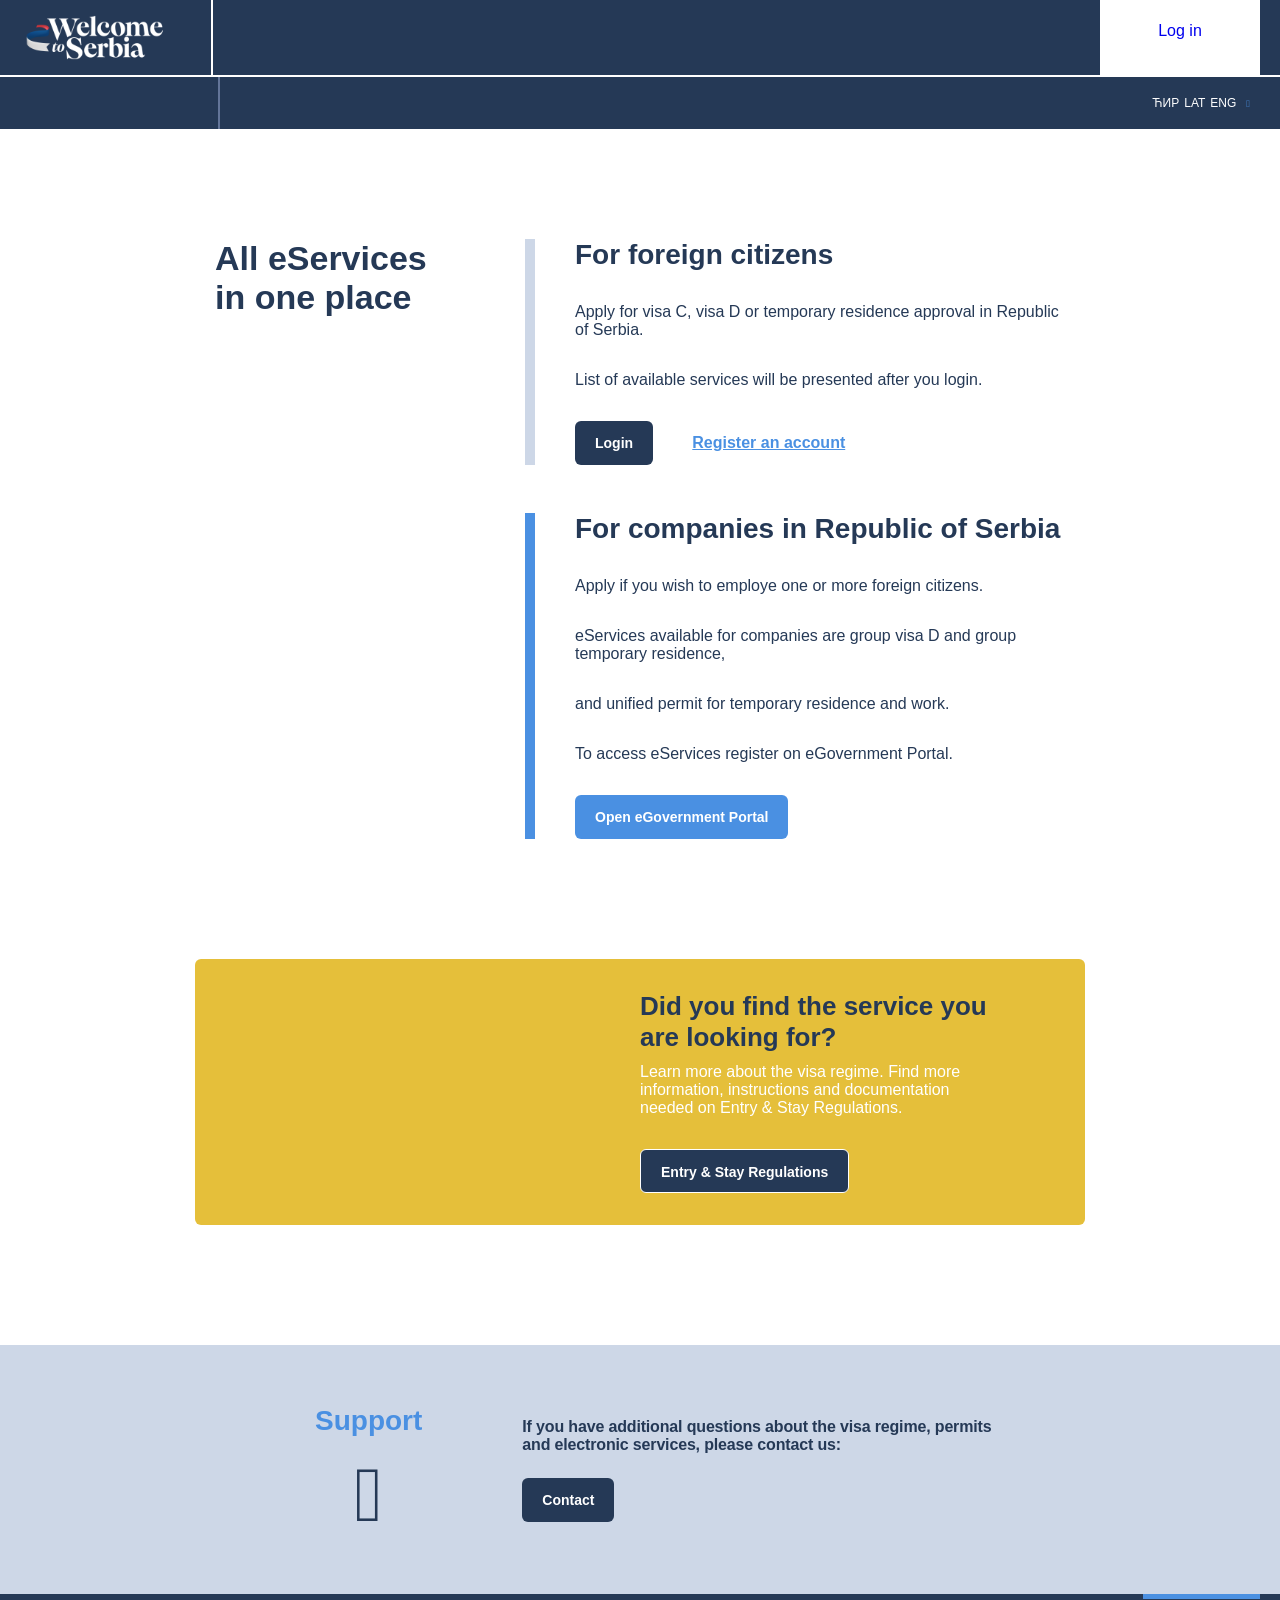
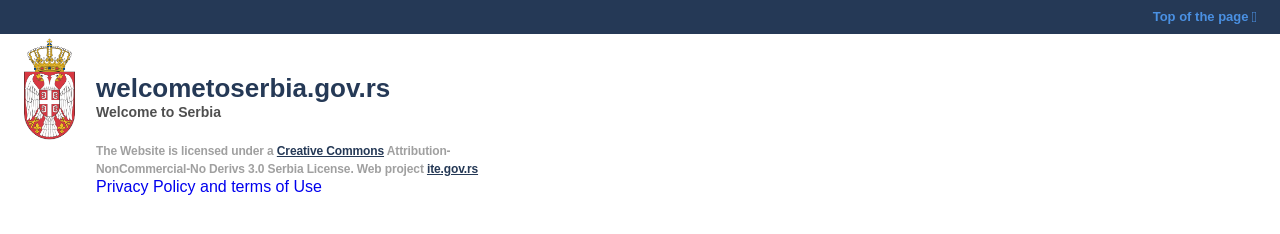
==== commit 9e15e814: "fc5" ====
--- a/index.html
+++ b/index.html
@@ -176,14 +176,6 @@
 </style>
 <main class="app-page e-application-landing-page">
 
-
-    <section class="app-page-section header-section">
-        <div class="app-container" fxlayout="column" fxlayoutalign="center center">
-            <h1>Welcome to eServices</h1>
-            <p class="fw-semi-bold">Here you can use electronic services of diplomatic and consular offices and other competent authorities of the Republic of Serbia.</p>
-        </div>
-    </section>
-
         <section class="app-page-section main-section">
             <div class="app-container" fxlayout="row" fxlayoutalign="start start">
                 <div class="main-section__title" fxflex="none">
